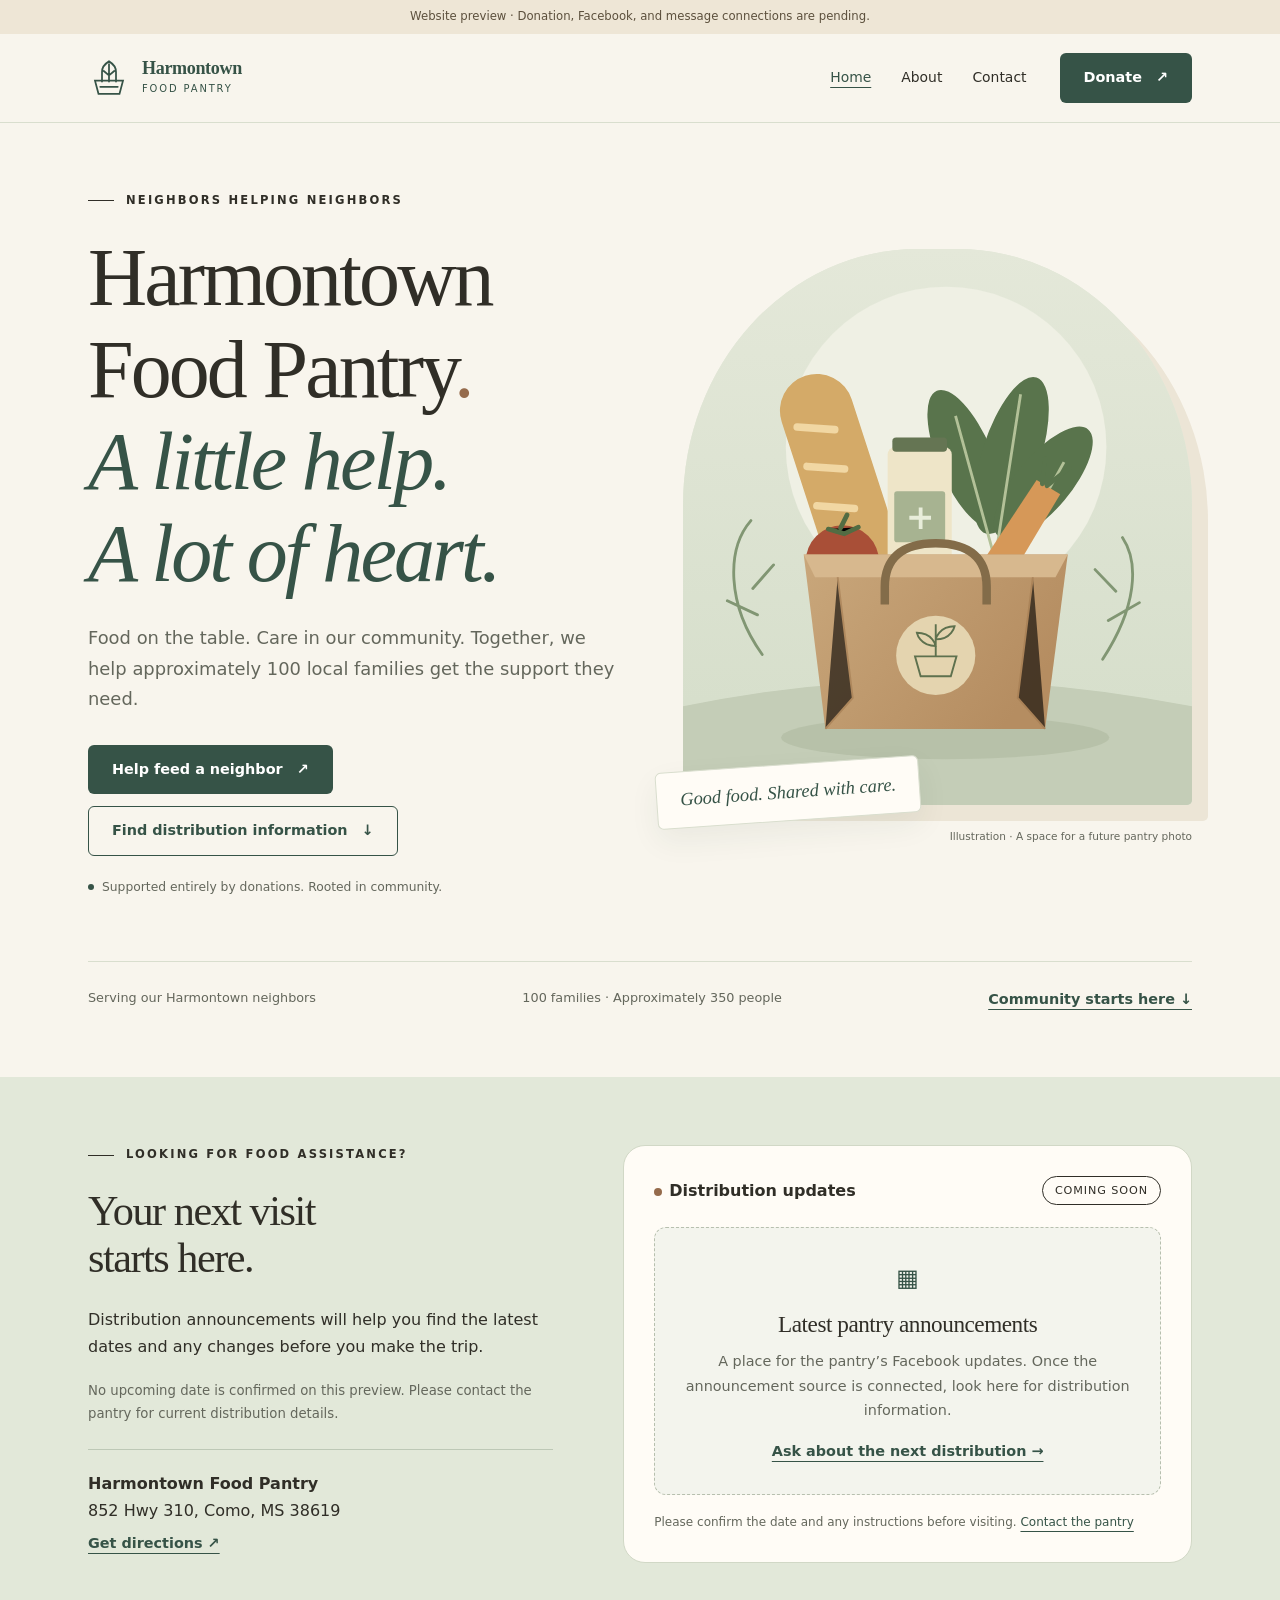
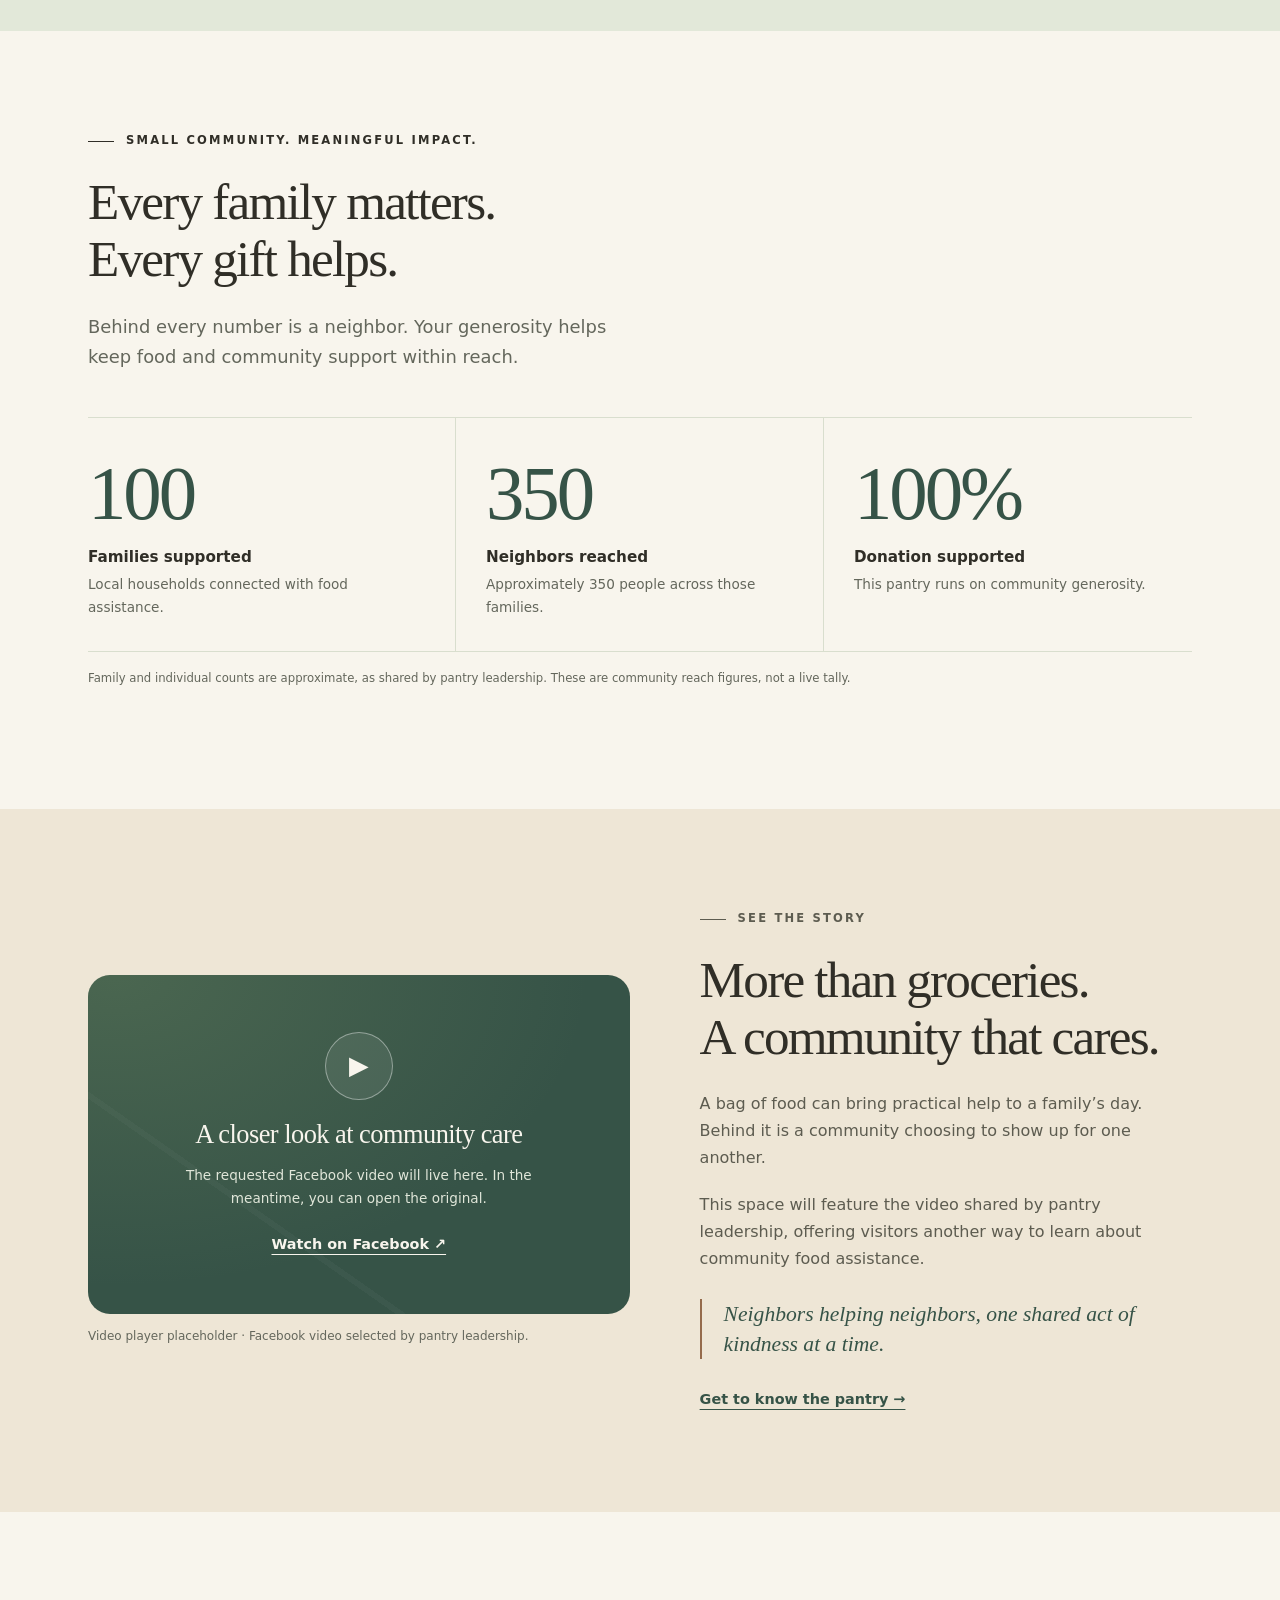
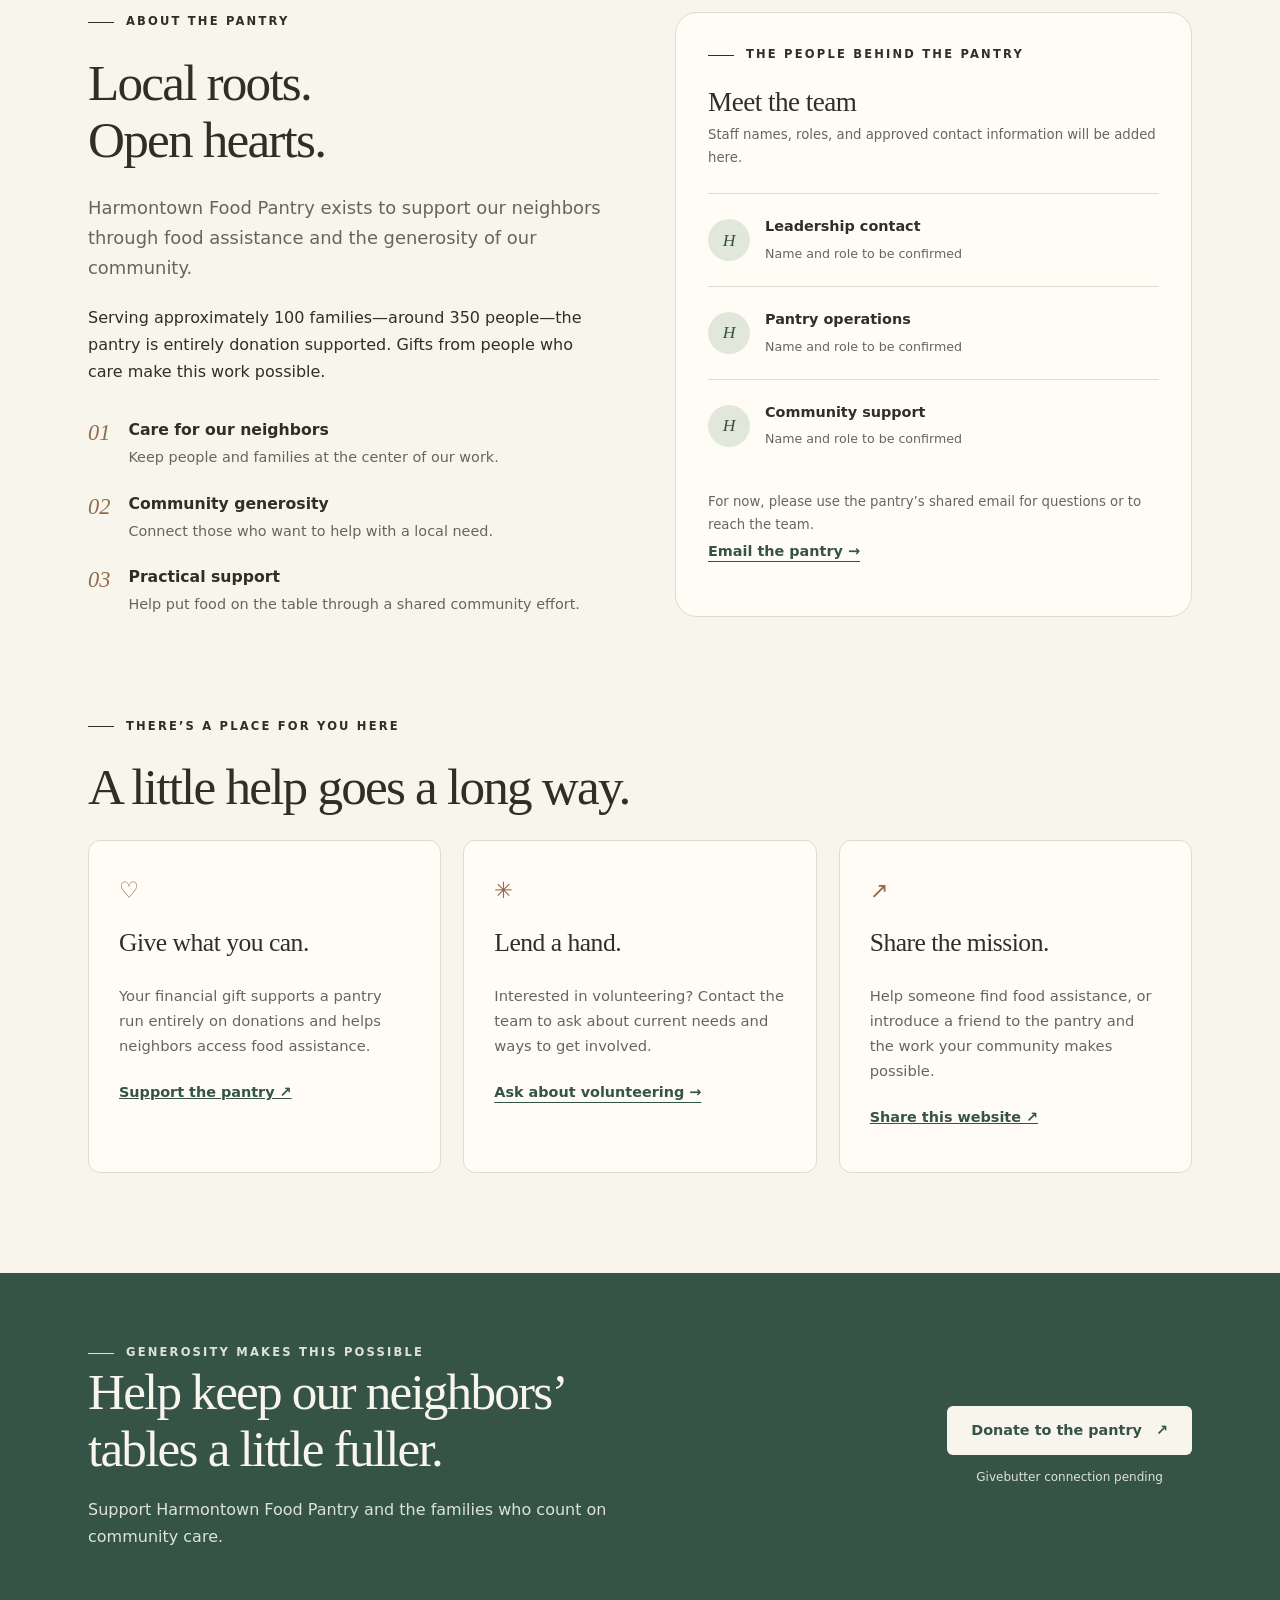
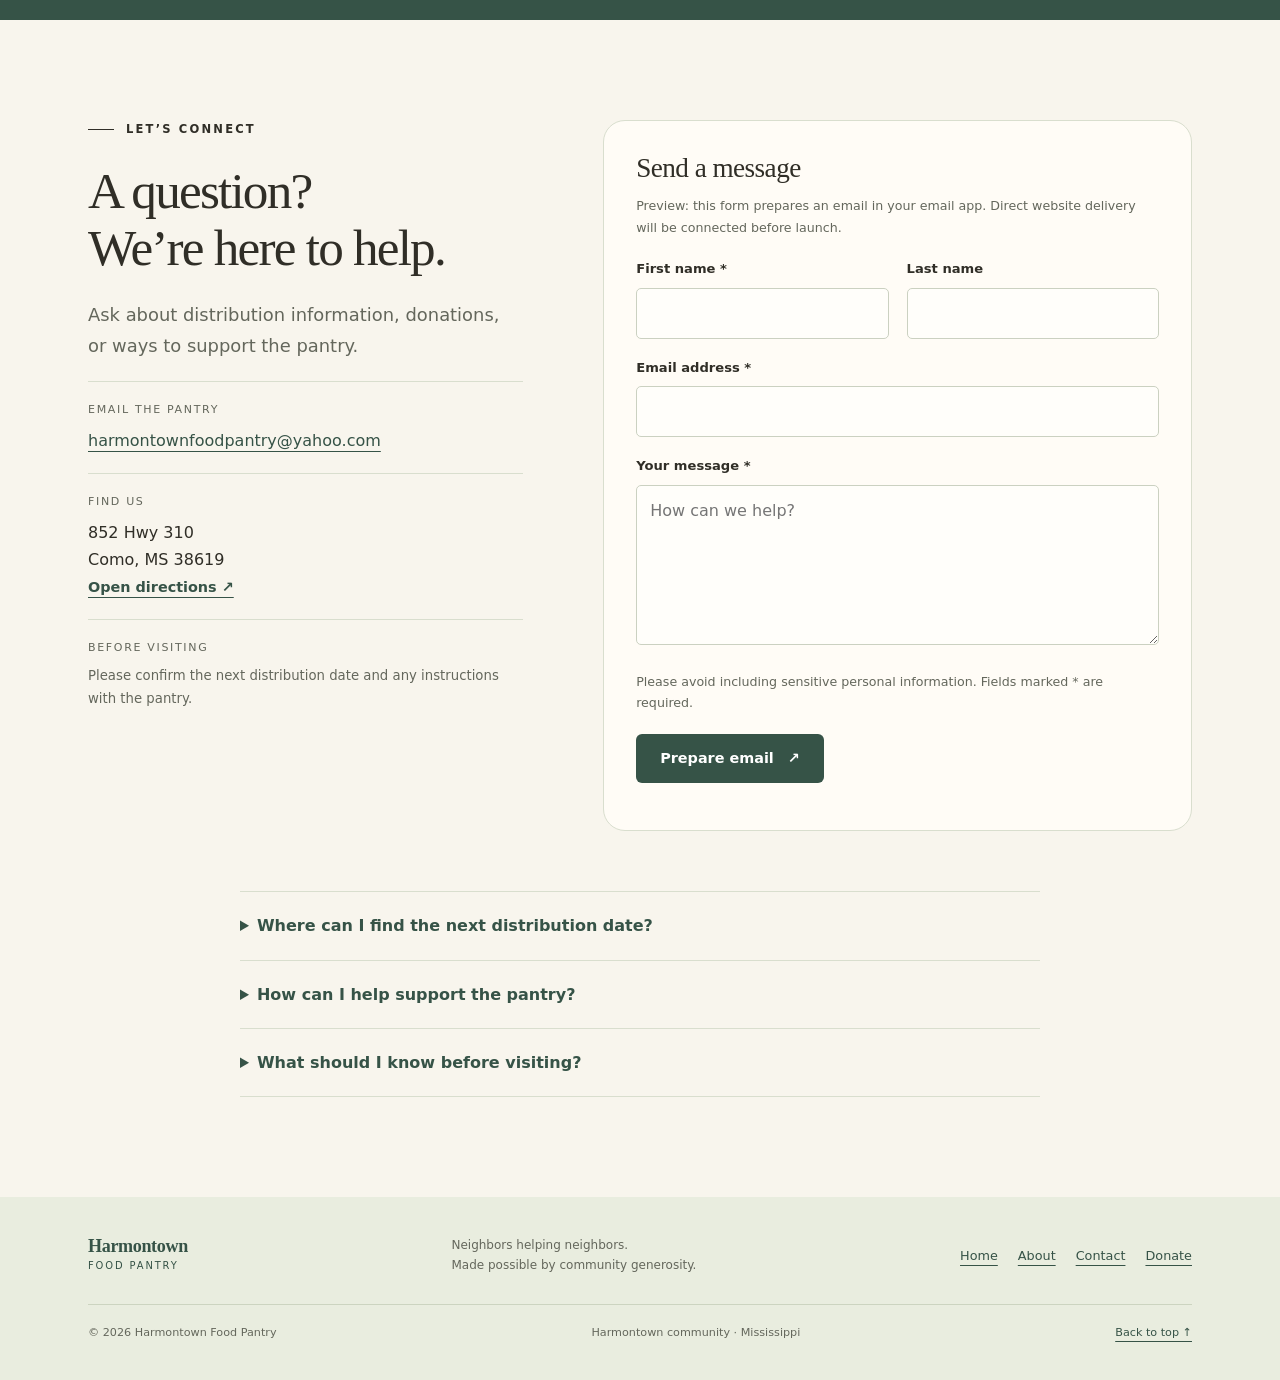
==== index.html @ a6a4bcc7 "Add files via upload" ====
<!doctype html>
<html lang="en">
<head>
  <meta charset="utf-8">
  <meta name="viewport" content="width=device-width, initial-scale=1">
  <meta name="description" content="Harmontown Food Pantry supports approximately 100 families and 350 neighbors through community donations. Find distribution information, learn our story, and help support the pantry.">
  <!-- Preview protection: remove this line only after the launch checklist is complete. -->
  <meta name="robots" content="noindex, nofollow">
  <meta name="theme-color" content="#365347">
  <title>Harmontown Food Pantry | Neighbors helping neighbors</title>
  <style>
    :root{--cream:#f8f5ed;--paper:#fffcf6;--ink:#302e27;--muted:#64675c;--green:#365347;--green-dark:#243e33;--sage:#e2e8d9;--line:#d9dece;--sand:#eee6d6;--clay:#956b4c;--radius:22px;--width:1160px}
    *{box-sizing:border-box}html{scroll-behavior:smooth;scroll-padding-top:110px}body{margin:0;background:var(--cream);color:var(--ink);font:16px/1.7 system-ui,-apple-system,BlinkMacSystemFont,"Segoe UI",sans-serif}body.locked{overflow:hidden}button,input,textarea{font:inherit}button,a,input,textarea{ -webkit-tap-highlight-color:transparent}a{color:var(--green);text-underline-offset:5px}button{cursor:pointer}img,svg{max-width:100%;display:block}button:focus-visible,a:focus-visible,input:focus-visible,textarea:focus-visible,summary:focus-visible{outline:3px solid var(--clay);outline-offset:5px}h1,h2,h3,p{margin-top:0}h1,h2,h3{font-family:Georgia,"Times New Roman",serif;font-weight:400;line-height:1.12;letter-spacing:-.035em}h1{font-size:clamp(3.2rem,6.4vw,5.7rem);margin-bottom:24px}h2{font-size:clamp(2.35rem,4vw,3.7rem);margin-bottom:24px}h3{font-size:1.7rem;letter-spacing:-.02em}p{margin-bottom:20px}.wrap{max-width:var(--width);padding:0 28px;margin:auto}.section{padding:100px 0}.eyebrow{display:flex;align-items:center;gap:12px;font-size:.72rem;font-weight:750;letter-spacing:.19em;text-transform:uppercase;margin-bottom:22px}.eyebrow:before{content:"";width:26px;height:1px;background:currentColor}.lead{font-size:1.12rem;color:var(--muted);max-width:530px}.button{border:1px solid transparent;border-radius:6px;background:var(--green);color:#fff;padding:13px 23px;display:inline-flex;align-items:center;justify-content:center;gap:14px;text-decoration:none;font-size:.9rem;font-weight:650;line-height:1.5;transition:background .2s,transform .2s}.button:hover{background:var(--green-dark);transform:translateY(-2px)}.button.secondary{color:var(--green);border-color:var(--green);background:transparent}.button.secondary:hover{background:var(--sage)}.button.light{background:var(--cream);color:var(--green)}.text-link{font-weight:650;font-size:.9rem}.actions{display:flex;flex-wrap:wrap;gap:12px;align-items:center}.small{font-size:.83rem;color:var(--muted)}.pill{display:inline-block;border:1px solid currentColor;border-radius:50px;padding:4px 12px;font-size:.7rem;letter-spacing:.08em;text-transform:uppercase}.skip{position:fixed;left:16px;top:-100px;background:white;padding:10px;z-index:100}.skip:focus{top:10px}
    .preview-bar{background:var(--sand);text-align:center;font-size:.73rem;padding:7px 20px;color:#5c503d}.site-header{position:sticky;top:0;z-index:30;background:rgba(248,245,237,.97);border-bottom:1px solid var(--line)}.nav-inner{display:flex;align-items:center;justify-content:space-between;min-height:88px;gap:24px}.brand{display:flex;align-items:center;gap:12px;color:var(--green);text-decoration:none}.brand-mark{width:42px;height:42px;flex-shrink:0}.brand-name{font:600 1.13rem/1.15 Georgia,serif;letter-spacing:-.02em}.brand-name small{display:block;font:500 .62rem/1.7 system-ui,sans-serif;letter-spacing:.19em;text-transform:uppercase;margin-top:2px}.nav-links{display:flex;align-items:center;gap:30px}.nav-links>a{font-size:.87rem;text-decoration:none;color:var(--ink)}.nav-links>a:hover,.nav-links>a[aria-current]{color:var(--green);text-decoration:underline}.menu-button{display:none;background:transparent;border:1px solid var(--line);padding:8px 13px;border-radius:5px;color:var(--green)}
    .hero{padding:68px 0 66px;overflow:hidden}.hero-grid{display:grid;grid-template-columns:1.06fr 1fr;gap:55px;align-items:center}.hero h1 em{font-style:italic;color:var(--green)}.hero .lead{margin-bottom:30px}.hero-note{margin-top:21px;font-size:.77rem;color:var(--muted);display:flex;align-items:center;gap:8px}.hero-note:before{content:"";width:6px;height:6px;background:var(--green);border-radius:50%}.hero-art{position:relative;padding:24px 0 38px}.art-frame{background:#e4e8d9;border-radius:46% 46% 5px 5px;overflow:hidden;box-shadow:16px 16px 0 #ece5d6}.hero-art figcaption{font-size:.66rem;text-align:right;margin-top:23px;color:var(--muted)}.hero-art figure{margin:0}.art-tag{position:absolute;bottom:63px;left:-27px;background:var(--paper);border:1px solid var(--line);box-shadow:0 12px 30px #253f3310;border-radius:6px;padding:17px 23px;font:italic 1.15rem Georgia,serif;transform:rotate(-4deg);color:var(--green)}.hero-bottom{border-top:1px solid var(--line);padding-top:25px;margin-top:43px;display:flex;gap:30px;justify-content:space-between;font-size:.8rem;color:var(--muted)}
    .distribution{background:var(--sage);padding:68px 0}.distribution-grid{display:grid;grid-template-columns:.9fr 1.1fr;gap:70px;align-items:start}.distribution h2{font-size:clamp(2.2rem,3.3vw,3rem)}.location{border-top:1px solid #bdc8b6;padding-top:20px;margin-top:24px}.location p{margin-bottom:5px}.update-panel{background:var(--paper);border:1px solid #d1d8c6;border-radius:var(--radius);padding:30px}.update-heading{display:flex;justify-content:space-between;gap:12px;align-items:center;margin-bottom:22px}.update-heading h3{font-family:inherit;font-size:1rem;letter-spacing:0;font-weight:700;margin:0}.status-dot{height:8px;width:8px;border-radius:50%;background:var(--clay);display:inline-block;margin-right:7px}.placeholder{border:1px dashed #b7bfae;border-radius:12px;background:#f3f4ed;text-align:center;padding:30px 24px}.placeholder h3{font-size:1.45rem;margin:12px 0}.placeholder p{font-size:.9rem;color:var(--muted);margin-bottom:14px}.placeholder-symbol{font-size:1.5rem;color:var(--green)}.update-footer{font-size:.75rem;color:var(--muted);margin-top:17px;margin-bottom:0}.date-box{font:400 1.75rem Georgia,serif;color:var(--green);margin:12px 0}.visually-hidden{position:absolute;width:1px;height:1px;padding:0;margin:-1px;overflow:hidden;clip:rect(0,0,0,0);white-space:nowrap;border:0}
    .impact-intro{max-width:630px;margin-bottom:45px}.impact-grid{display:grid;grid-template-columns:repeat(3,1fr);border-top:1px solid var(--line);border-bottom:1px solid var(--line)}.stat{padding:38px 30px 32px;border-right:1px solid var(--line)}.stat:first-child{padding-left:0}.stat:last-child{border-right:0}.stat strong{display:block;font:400 clamp(3.2rem,6vw,5.2rem)/1 Georgia,serif;letter-spacing:-.04em;color:var(--green);margin-bottom:15px}.stat h3{font:650 .95rem system-ui,sans-serif;margin-bottom:7px;letter-spacing:0}.stat p{font-size:.85rem;color:var(--muted);margin:0}.impact-foot{font-size:.73rem;color:var(--muted);margin-top:17px}
    .story{background:var(--sand)}.story-grid{display:grid;grid-template-columns:1.1fr 1fr;gap:70px;align-items:center}.video-shell{border-radius:var(--radius);overflow:hidden;background:var(--green);color:var(--cream);min-height:320px;position:relative;display:flex;align-items:center;justify-content:center;padding:35px;text-align:center;aspect-ratio:16/10}.video-decoration{position:absolute;inset:0;background:radial-gradient(ellipse at 5% 0%,#829b6944,transparent 65%),linear-gradient(35deg,transparent 30%,#ffffff08 30%,#ffffff08 31%,transparent 31%)}.video-placeholder{position:relative;max-width:350px}.play{display:inline-grid;place-items:center;width:68px;height:68px;border:1px solid #ffffff66;border-radius:50%;background:#ffffff13;color:var(--cream);font-size:1.6rem;margin-bottom:20px;text-decoration:none}.play:hover{background:#ffffff26}.video-placeholder h3{font-size:1.65rem;margin-bottom:15px}.video-placeholder p{color:#e0e6d9;font-size:.85rem}.video-placeholder a:not(.play){color:var(--cream)}.video-shell iframe{width:100%;height:100%;position:absolute;inset:0;border:0}.caption{font-size:.75rem;margin:12px 0 0;color:var(--muted)}.story-copy p{color:#5d5c50}.quote-line{border-left:2px solid var(--clay);padding-left:22px;margin:26px 0;font:italic 1.35rem/1.4 Georgia,serif;color:var(--green)}
    .about-grid{display:grid;grid-template-columns:1fr 1fr;gap:70px}.about-copy{max-width:530px}.values{margin-top:35px;display:grid;gap:24px}.value{display:flex;gap:18px}.value-number{font:italic 1.4rem Georgia,serif;color:var(--clay)}.value h3{font:650 .98rem system-ui,sans-serif;letter-spacing:0;margin:0 0 6px}.value p{font-size:.9rem;color:var(--muted);margin:0}.team{padding:32px;background:var(--paper);border:1px solid var(--line);border-radius:var(--radius)}.team h3{margin-bottom:7px}.person{padding:20px 0;border-top:1px solid var(--line);display:flex;align-items:center;gap:15px}.person:first-of-type{margin-top:24px}.avatar{width:42px;height:42px;display:grid;place-items:center;border-radius:50%;background:var(--sage);color:var(--green);font:italic 1.1rem Georgia,serif;flex-shrink:0}.person strong{font-size:.9rem;font-weight:650;display:block}.person span{font-size:.79rem;color:var(--muted)}
    .help-section{padding:0 0 100px}.help-grid{display:grid;grid-template-columns:repeat(3,1fr);gap:22px}.help-card{padding:30px;border:1px solid var(--line);border-radius:12px;background:var(--paper)}.help-icon{font-size:1.4rem;color:var(--clay);margin-bottom:20px}.help-card h3{font-size:1.6rem}.help-card p{font-size:.92rem;color:var(--muted)}.help-card .text-link{background:none;border:0;padding:0;text-decoration:underline;color:var(--green)}
    .donate-band{background:var(--green);color:var(--cream);padding:70px 0}.donate-grid{display:flex;align-items:center;justify-content:space-between;gap:35px}.donate-grid h2{max-width:640px;margin-bottom:18px}.donate-grid p{color:#dce4d6;max-width:580px;margin:0}.donate-side{flex-shrink:0;text-align:center}.donate-side p{font-size:.75rem;margin-top:12px}.givebutter-slot:empty{display:none}
    .contact-grid{display:grid;grid-template-columns:.85fr 1.15fr;gap:80px}.contact-detail{padding:19px 0;border-top:1px solid var(--line)}.contact-detail span{display:block;font-size:.69rem;letter-spacing:.15em;text-transform:uppercase;color:var(--muted);margin-bottom:7px}.contact-detail a{overflow-wrap:anywhere}.contact-detail p{margin-bottom:0}.contact-form{background:var(--paper);border:1px solid var(--line);border-radius:var(--radius);padding:32px}.contact-form h3{margin-bottom:12px}.form-grid{display:grid;grid-template-columns:1fr 1fr;gap:18px}.field{margin-bottom:18px}.field label{display:block;font-size:.82rem;font-weight:650;margin-bottom:7px}.field input,.field textarea{width:100%;padding:11px 13px;border:1px solid #cbd1c1;border-radius:5px;background:#fffefa;color:var(--ink);min-height:46px}.field textarea{resize:vertical;min-height:140px}.form-note{font-size:.79rem;color:var(--muted)}#form-status{font-size:.84rem;margin:15px 0 0;color:var(--green)}.faq{max-width:800px;margin:60px auto 0;border-top:1px solid var(--line)}.faq details{border-bottom:1px solid var(--line);padding:20px 0}.faq summary{font-weight:600;color:var(--green);cursor:pointer}.faq details p{color:var(--muted);font-size:.92rem;padding-top:14px;margin:0}
    footer{background:#e9eddf;padding:38px 0}.footer-inner{display:flex;justify-content:space-between;gap:25px;align-items:center}.footer-inner p{font-size:.75rem;color:var(--muted);margin:0}.footer-links{display:flex;gap:20px;flex-wrap:wrap}.footer-links a{font-size:.8rem}.footer-bottom{border-top:1px solid #ccd4c0;margin-top:28px;padding-top:18px;font-size:.7rem;color:var(--muted);display:flex;justify-content:space-between;gap:20px}
    dialog{border:1px solid var(--line);border-radius:var(--radius);padding:36px;max-width:510px;width:calc(100% - 36px);background:var(--paper);color:var(--ink)}dialog::backdrop{background:#20342dd0;backdrop-filter:blur(4px)}dialog h2{font-size:2.2rem;margin-top:10px}dialog .close{float:right;background:var(--sage);border:0;border-radius:50%;width:34px;height:34px;color:var(--green);font-size:1.2rem}dialog p{font-size:.95rem;color:var(--muted)}.reveal{opacity:1;transform:none}.motion-ready .reveal.waiting{opacity:0;transform:translateY(22px)}.motion-ready .reveal{transition:opacity .75s ease,transform .75s ease}
    @media(min-width:901px){.nav-links .nav-donate{margin-left:3px}}
    @media(max-width:1000px){.hero-grid{gap:30px}.art-tag{left:-10px}.distribution-grid,.story-grid,.about-grid{gap:35px}.contact-grid{gap:35px}.nav-links{gap:20px}.help-card{padding:24px}}
    @media(max-width:760px){.wrap{padding:0 22px}.section{padding:70px 0}.nav-inner{min-height:76px;gap:15px}.brand-name{font-size:1rem}.brand-mark{width:35px;height:35px}.menu-button{display:block}.nav-links{display:none;position:absolute;top:100%;left:0;right:0;padding:24px;background:var(--cream);border-bottom:1px solid var(--line);box-shadow:0 15px 30px #263c3010;align-items:stretch;gap:18px}.nav-links.open{display:flex;flex-direction:column}.nav-links>a{padding:7px}.hero{padding:45px 0}.hero-grid,.distribution-grid,.story-grid,.about-grid,.contact-grid{grid-template-columns:1fr}.hero-grid{gap:24px}h1{font-size:clamp(3.25rem,11vw,4.7rem)}.hero-art{max-width:480px;margin:auto;width:100%;padding:5px 15px 20px}.art-frame{max-height:410px}.art-tag{bottom:50px;left:0}.hero-bottom{margin-top:20px;gap:12px;flex-direction:column}.distribution{padding:50px 0}.update-panel{padding:23px}.impact-grid{grid-template-columns:1fr}.stat,.stat:first-child{padding:27px 0;border-right:0;border-bottom:1px solid var(--line);display:grid;grid-template-columns:115px 1fr;column-gap:18px;align-items:center}.stat:last-child{border-bottom:0}.stat strong{font-size:3.8rem;grid-row:1/3;margin:0}.stat h3{margin:0}.story-grid{gap:35px}.story-copy{order:-1}.help-section{padding-bottom:70px}.help-grid{grid-template-columns:1fr}.help-card{padding:27px}.help-icon{margin-bottom:12px}.donate-grid{flex-direction:column;align-items:flex-start}.donate-side{text-align:left}.donate-band{padding:55px 0}.contact-form{padding:24px}.form-grid{grid-template-columns:1fr;gap:0}.footer-inner{flex-direction:column;align-items:flex-start}.footer-bottom{flex-direction:column;gap:7px}.team{padding:26px}.preview-bar{font-size:.65rem}.video-shell{min-height:290px}.eyebrow{letter-spacing:.15em}}
    @media(prefers-reduced-motion:reduce){html{scroll-behavior:auto}*,*:before,*:after{transition:none!important;animation:none!important}.motion-ready .reveal.waiting{opacity:1;transform:none}}
  </style>
</head>
<body>
  <a class="skip" href="#main">Skip to content</a>
  <div class="preview-bar" id="preview-bar">Website preview · Donation, Facebook, and message connections are pending.</div>
  <header class="site-header">
    <div class="wrap nav-inner">
      <a class="brand" href="#home" aria-label="Harmontown Food Pantry home">
        <svg class="brand-mark" viewBox="0 0 48 48" fill="none" aria-hidden="true"><path d="M8 27h32l-4 15H12L8 27Z" stroke="currentColor" stroke-width="2"/><path d="M16 28V17c0-5 3-9 8-12 5 3 8 7 8 12v11M24 8v20M18 16l6 5 6-5M14 34h20" stroke="currentColor" stroke-width="2" stroke-linecap="round"/></svg>
        <span class="brand-name">Harmontown<small>Food Pantry</small></span>
      </a>
      <button class="menu-button" id="menu-button" type="button" aria-expanded="false" aria-controls="navigation">Menu <span aria-hidden="true">☰</span></button>
      <nav class="nav-links" id="navigation" aria-label="Main navigation">
        <a href="#home" data-nav>Home</a><a href="#about" data-nav>About</a><a href="#contact" data-nav>Contact</a>
        <!-- GIVEBUTTER NAV SLOT: replace the fallback button with the real button widget if desired. -->
        <div id="givebutter-nav" class="nav-donate"><button class="button" type="button" data-donate>Donate <span aria-hidden="true">↗</span></button></div>
      </nav>
    </div>
  </header>
  <main id="main">
    <section class="hero" id="home" aria-labelledby="hero-title">
      <div class="wrap">
        <div class="hero-grid">
          <div>
            <p class="eyebrow">Neighbors helping neighbors</p>
            <h1 id="hero-title">Harmontown<br>Food Pantry<span style="color:var(--clay)">.</span><br><em>A little help.<br>A lot of heart.</em></h1>
            <p class="lead">Food on the table. Care in our community. Together, we help approximately 100 local families get the support they need.</p>
            <div class="actions"><button class="button" type="button" data-donate>Help feed a neighbor <span aria-hidden="true">↗</span></button><a class="button secondary" href="#distribution">Find distribution information <span aria-hidden="true">↓</span></a></div>
            <p class="hero-note">Supported entirely by donations. Rooted in community.</p>
          </div>
          <div class="hero-art">
            <figure>
              <!-- IMAGE PLACEHOLDER: replace this SVG with an actual pantry image when available. -->
              <div class="art-frame" id="hero-image-slot">
                <svg viewBox="0 0 540 590" role="img" aria-labelledby="pantry-art-title pantry-art-desc">
                  <title id="pantry-art-title">An illustrated bag of groceries</title><desc id="pantry-art-desc">A warm illustration of vegetables, bread, and pantry staples in a paper bag. This is artwork, not a photo of the pantry.</desc>
                  <defs><linearGradient id="wall" x2="0" y2="1"><stop stop-color="#e4e8d9"/><stop offset="1" stop-color="#d4ddc9"/></linearGradient><linearGradient id="bag" x2="1" y2=".5"><stop stop-color="#c9a77b"/><stop offset="1" stop-color="#b58d61"/></linearGradient></defs>
                  <rect width="540" height="590" fill="url(#wall)"/><circle cx="279" cy="210" r="170" fill="#eff0e4"/><path d="M0 485Q260 430 540 485V590H0Z" fill="#c4cdb7"/><ellipse cx="278" cy="518" rx="174" ry="23" fill="#879879" opacity=".22"/>
                  <g transform="rotate(-18 180 260)"><rect x="132" y="125" width="78" height="260" rx="39" fill="#d4aa68"/><path d="M146 174l37 15m-40 28 37 15m-40 28 37 15m-40 28 37 15" stroke="#f1d7a3" stroke-width="8" stroke-linecap="round"/></g>
                  <g fill="#59744c"><ellipse cx="300" cy="223" rx="29" ry="79" transform="rotate(-23 300 223)"/><ellipse cx="348" cy="219" rx="31" ry="87" transform="rotate(18 348 219)"/><ellipse cx="382" cy="248" rx="29" ry="74" transform="rotate(40 382 248)"/></g><g stroke="#b3c198" stroke-width="3" fill="none"><path d="M331 330l-42-153m44 139 25-162m-15 183 61-111"/></g>
                  <rect x="217" y="210" width="68" height="153" rx="8" fill="#eee5c8"/><rect x="222" y="200" width="58" height="15" rx="4" fill="#657553"/><rect x="224" y="257" width="54" height="54" rx="3" fill="#a7b391"/><path d="M240 285h23m-11-11v23" stroke="#e8edda" stroke-width="4"/>
                  <path d="M322 325l53-80 25 15-49 82" fill="#d69858"/><path d="m381 249 3-27m2 29 24-19" stroke="#59744c" stroke-width="5" stroke-linecap="round"/>
                  <circle cx="169" cy="332" r="39" fill="#a94f37"/><path d="m167 296 7-14m-20 15 17 5 15-7" stroke="#526c43" stroke-width="5" stroke-linecap="round"/>
                  <path d="M128 324h280l-24 185H151Z" fill="url(#bag)"/><path d="M128 324h280l-13 24H140Z" fill="#d7b88e"/><path d="m151 509 29-33-16-128m220 161-29-33 16-128" stroke="#a37b51" stroke-width="2" opacity=".6"/><path d="M214 377v-19c0-29 17-46 54-46s54 17 54 46v19" stroke="#836c49" stroke-width="9" fill="none"/>
                  <circle cx="268" cy="431" r="42" fill="#e4d4af"/><path d="M246 432h44l-6 21h-32l-6-21Zm22-34v34m0-11c-17 0-20-14-20-14 17 0 20 14 20 14Zm0-7c17 0 20-14 20-14-17 0-20 14-20 14Z" stroke="#5e714e" stroke-width="2" fill="none"/>
                  <path d="M84 430c-38-53-38-112-12-142m7 100-32-15m27-13 22-25M445 435c36-55 39-102 21-129m-15 88 33-19m-25-12-22-23" stroke="#819673" stroke-width="3" fill="none" stroke-linecap="round"/>
                </svg>
              </div>
              <figcaption>Illustration · A space for a future pantry photo</figcaption>
            </figure>
            <div class="art-tag">Good food. Shared with care.</div>
          </div>
        </div>
        <div class="hero-bottom"><span>Serving our Harmontown neighbors</span><span>100 families · Approximately 350 people</span><a href="#distribution" class="text-link">Community starts here ↓</a></div>
      </div>
    </section>
    <section class="distribution" id="distribution" aria-labelledby="distribution-title">
      <div class="wrap distribution-grid">
        <div class="reveal"><p class="eyebrow">Looking for food assistance?</p><h2 id="distribution-title">Your next visit<br>starts here.</h2><p>Distribution announcements will help you find the latest dates and any changes before you make the trip.</p><p class="small">No upcoming date is confirmed on this preview. Please contact the pantry for current distribution details.</p><div class="location"><p><strong>Harmontown Food Pantry</strong><br>852 Hwy 310, Como, MS 38619</p><a class="text-link" href="https://www.google.com/maps/search/?api=1&amp;query=852+Hwy+310+Como+MS+38619" target="_blank" rel="noopener noreferrer">Get directions ↗</a></div></div>
        <div class="update-panel reveal"><div class="update-heading"><h3><span class="status-dot" aria-hidden="true"></span>Distribution updates</h3><span class="pill" id="update-badge">Coming soon</span></div>
          <div id="distribution-date" hidden></div>
          <div class="placeholder" id="facebook-feed-slot"><div class="placeholder-symbol" aria-hidden="true">▦</div><h3>Latest pantry announcements</h3><p>A place for the pantry’s Facebook updates. Once the announcement source is connected, look here for distribution information.</p><a class="text-link" href="#contact" id="facebook-announcements-link">Ask about the next distribution →</a></div>
          <p class="update-footer">Please confirm the date and any instructions before visiting. <a href="#contact">Contact the pantry</a></p>
        </div>
      </div>
    </section>
    <section class="section" aria-labelledby="impact-title"><div class="wrap"><div class="impact-intro reveal"><p class="eyebrow">Small community. Meaningful impact.</p><h2 id="impact-title">Every family matters.<br>Every gift helps.</h2><p class="lead">Behind every number is a neighbor. Your generosity helps keep food and community support within reach.</p></div><div class="impact-grid reveal"><div class="stat"><strong>100</strong><h3>Families supported</h3><p>Local households connected with food assistance.</p></div><div class="stat"><strong>350</strong><h3>Neighbors reached</h3><p>Approximately 350 people across those families.</p></div><div class="stat"><strong>100%</strong><h3>Donation supported</h3><p>This pantry runs on community generosity.</p></div></div><p class="impact-foot">Family and individual counts are approximate, as shared by pantry leadership. These are community reach figures, not a live tally.</p></div></section>
    <section class="section story" aria-labelledby="story-title"><div class="wrap story-grid"><div class="reveal"><div class="video-shell" id="video-slot"><div class="video-decoration" aria-hidden="true"></div><div class="video-placeholder"><a class="play" id="video-play-link" href="https://www.facebook.com/OXMS1/videos/2239867703421602/" target="_blank" rel="noopener noreferrer" aria-label="Watch the requested community video on Facebook"><span aria-hidden="true">▶</span></a><h3>A closer look at community care</h3><p>The requested Facebook video will live here. In the meantime, you can open the original.</p><a id="video-text-link" href="https://www.facebook.com/OXMS1/videos/2239867703421602/" target="_blank" rel="noopener noreferrer" class="text-link">Watch on Facebook ↗</a></div></div><p class="caption">Video player placeholder · Facebook video selected by pantry leadership.</p></div><div class="story-copy reveal"><p class="eyebrow">See the story</p><h2 id="story-title">More than groceries.<br>A community that cares.</h2><p>A bag of food can bring practical help to a family’s day. Behind it is a community choosing to show up for one another.</p><p>This space will feature the video shared by pantry leadership, offering visitors another way to learn about community food assistance.</p><div class="quote-line">Neighbors helping neighbors, one shared act of kindness at a time.</div><a class="text-link" href="#about">Get to know the pantry →</a></div></div></section>
    <section class="section" id="about" aria-labelledby="about-title"><div class="wrap about-grid"><div class="about-copy reveal"><p class="eyebrow">About the pantry</p><h2 id="about-title">Local roots.<br>Open hearts.</h2><p class="lead">Harmontown Food Pantry exists to support our neighbors through food assistance and the generosity of our community.</p><p>Serving approximately 100 families—around 350 people—the pantry is entirely donation supported. Gifts from people who care make this work possible.</p><div class="values"><div class="value"><span class="value-number" aria-hidden="true">01</span><div><h3>Care for our neighbors</h3><p>Keep people and families at the center of our work.</p></div></div><div class="value"><span class="value-number" aria-hidden="true">02</span><div><h3>Community generosity</h3><p>Connect those who want to help with a local need.</p></div></div><div class="value"><span class="value-number" aria-hidden="true">03</span><div><h3>Practical support</h3><p>Help put food on the table through a shared community effort.</p></div></div></div></div><aside class="team reveal" aria-labelledby="team-title"><p class="eyebrow">The people behind the pantry</p><h3 id="team-title">Meet the team</h3><p class="small">Staff names, roles, and approved contact information will be added here.</p><div class="person"><div class="avatar" aria-hidden="true">H</div><div><strong>Leadership contact</strong><span>Name and role to be confirmed</span></div></div><div class="person"><div class="avatar" aria-hidden="true">H</div><div><strong>Pantry operations</strong><span>Name and role to be confirmed</span></div></div><div class="person"><div class="avatar" aria-hidden="true">H</div><div><strong>Community support</strong><span>Name and role to be confirmed</span></div></div><p class="small" style="margin:20px 0 0">For now, please use the pantry’s shared email for questions or to reach the team.</p><a class="text-link" href="mailto:harmontownfoodpantry@yahoo.com" data-email>Email the pantry →</a></aside></div></section>
    <section class="help-section" aria-labelledby="help-title"><div class="wrap"><p class="eyebrow reveal">There’s a place for you here</p><h2 id="help-title" class="reveal">A little help goes a long way.</h2><div class="help-grid"><article class="help-card reveal"><div class="help-icon" aria-hidden="true">♡</div><h3>Give what you can.</h3><p>Your financial gift supports a pantry run entirely on donations and helps neighbors access food assistance.</p><button class="text-link" type="button" data-donate>Support the pantry ↗</button></article><article class="help-card reveal"><div class="help-icon" aria-hidden="true">✳</div><h3>Lend a hand.</h3><p>Interested in volunteering? Contact the team to ask about current needs and ways to get involved.</p><a class="text-link" href="#contact" data-topic="Volunteering">Ask about volunteering →</a></article><article class="help-card reveal"><div class="help-icon" aria-hidden="true">↗</div><h3>Share the mission.</h3><p>Help someone find food assistance, or introduce a friend to the pantry and the work your community makes possible.</p><button class="text-link" id="share-button" type="button">Share this website ↗</button><p class="small" id="share-status" role="status" style="margin:12px 0 0"></p></article></div></div></section>
    <section class="donate-band" id="donate" aria-labelledby="donate-title"><div class="wrap donate-grid"><div class="reveal"><p class="eyebrow">Generosity makes this possible</p><h2 id="donate-title">Help keep our neighbors’<br>tables a little fuller.</h2><p>Support Harmontown Food Pantry and the families who count on community care.</p></div><div class="donate-side reveal"><!-- GIVEBUTTER FORM SLOT: paste the official form/widget markup here; install its supplied loader once. --><div id="givebutter-form-slot" class="givebutter-slot"></div><button class="button light" type="button" data-donate>Donate to the pantry <span aria-hidden="true">↗</span></button><p>Givebutter connection pending</p></div></div></section>
    <section class="section" id="contact" aria-labelledby="contact-title"><div class="wrap"><div class="contact-grid"><div class="reveal"><p class="eyebrow">Let’s connect</p><h2 id="contact-title">A question?<br>We’re here to help.</h2><p class="lead">Ask about distribution information, donations, or ways to support the pantry.</p><div class="contact-detail"><span>Email the pantry</span><a href="mailto:harmontownfoodpantry@yahoo.com" data-email>harmontownfoodpantry@yahoo.com</a></div><div class="contact-detail"><span>Find us</span><p>852 Hwy 310<br>Como, MS 38619</p><a class="text-link" href="https://www.google.com/maps/search/?api=1&amp;query=852+Hwy+310+Como+MS+38619" target="_blank" rel="noopener noreferrer">Open directions ↗</a></div><div class="contact-detail"><span>Before visiting</span><p class="small">Please confirm the next distribution date and any instructions with the pantry.</p></div></div><form class="contact-form reveal" id="contact-form"><h3>Send a message</h3><p class="form-note" id="contact-mode">Preview: this form prepares an email in your email app. Direct website delivery will be connected before launch.</p><div class="form-grid"><div class="field"><label for="first-name">First name <span aria-hidden="true">*</span></label><input id="first-name" name="firstName" autocomplete="given-name" required maxlength="80"></div><div class="field"><label for="last-name">Last name</label><input id="last-name" name="lastName" autocomplete="family-name" maxlength="80"></div></div><div class="field"><label for="email">Email address <span aria-hidden="true">*</span></label><input type="email" id="email" name="email" autocomplete="email" required maxlength="254"></div><div class="field"><label for="message">Your message <span aria-hidden="true">*</span></label><textarea id="message" name="message" rows="5" required maxlength="5000" placeholder="How can we help?"></textarea></div><p class="form-note">Please avoid including sensitive personal information. Fields marked * are required.</p><button class="button" type="submit" id="message-button">Prepare email <span aria-hidden="true">↗</span></button><p id="form-status" role="status" aria-live="polite"></p></form></div><div class="faq reveal"><details><summary>Where can I find the next distribution date?</summary><p>Look in the distribution section above. While the Facebook connection is pending, email the pantry to confirm current dates and instructions.</p></details><details><summary>How can I help support the pantry?</summary><p>You can give through the pantry’s Givebutter campaign once connected, or email the team to discuss donations and volunteering.</p></details><details><summary>What should I know before visiting?</summary><p>Contact the pantry to confirm distribution timing, service eligibility, and anything you should bring. This preview does not publish unconfirmed requirements.</p></details></div></div></section>
  </main>
  <footer><div class="wrap"><div class="footer-inner"><a class="brand" href="#home"><span class="brand-name">Harmontown<small>Food Pantry</small></span></a><p>Neighbors helping neighbors.<br>Made possible by community generosity.</p><nav class="footer-links" aria-label="Footer navigation"><a href="#home">Home</a><a href="#about">About</a><a href="#contact">Contact</a><a href="#donate">Donate</a></nav></div><div class="footer-bottom"><span>© <span id="year">2026</span> Harmontown Food Pantry</span><span>Harmontown community · Mississippi</span><a href="#home">Back to top ↑</a></div></div></footer>
  <dialog id="donate-dialog" aria-labelledby="donate-dialog-title"><button class="close" type="button" aria-label="Close donation preview" id="close-dialog">×</button><p class="eyebrow">Donation connection pending</p><h2 id="donate-dialog-title">Your generosity belongs here.</h2><p>This is a preview of the new website. The pantry’s existing Givebutter campaign will be connected here before launch.</p><p>No payment is collected by this preview. You can contact the pantry to ask about donating today.</p><a class="button" href="mailto:harmontownfoodpantry@yahoo.com?subject=Supporting%20Harmontown%20Food%20Pantry" data-donation-email>Email the pantry ↗</a></dialog>
  <script>
    /* ===== SITE SETTINGS: safe public values only. See README.md for each integration. ===== */
    const SITE = {
      preview: true,
      email: 'harmontownfoodpantry@yahoo.com',
      donationUrl: '', // Her existing https://givebutter.com/... campaign URL.
      facebookPageUrl: '', // Pantry announcement source, NOT the OXMS1 video page unless confirmed.
      facebookPageFeedEnabled: false, // Only enable after confirming a public PAGE and testing logged out.
      videoUrl: 'https://www.facebook.com/OXMS1/videos/2239867703421602/',
      videoEmbedEnabled: false,
      nextDistribution: '', // Optional confirmed ISO date: YYYY-MM-DD. Never insert a guessed date.
      distributionTime: '', // Optional confirmed time/instructions.
      contactEndpoint: '' // Optional HTTPS form endpoint configured to deliver to the pantry email.
    };
    const $ = (s) => document.querySelector(s);
    const validHttps = (value) => { try { return new URL(value).protocol === 'https:'; } catch { return false; } };
    $('#year').textContent = new Date().getFullYear();
    $('#preview-bar').hidden = !SITE.preview;
    document.querySelectorAll('[data-email]').forEach(a => { a.href = 'mailto:' + SITE.email; if (a.textContent.includes('@')) a.textContent = SITE.email; });
    $('[data-donation-email]').href = 'mailto:' + SITE.email + '?subject=Supporting%20Harmontown%20Food%20Pantry';
    const menu = $('#menu-button'), navigation = $('#navigation');
    function closeMenu() { menu.setAttribute('aria-expanded', 'false'); navigation.classList.remove('open'); }
    menu.addEventListener('click', () => { const expanded = menu.getAttribute('aria-expanded') !== 'true'; menu.setAttribute('aria-expanded', String(expanded)); navigation.classList.toggle('open', expanded); });
    navigation.querySelectorAll('a').forEach(a => a.addEventListener('click', closeMenu));
    document.addEventListener('keydown', e => { if (e.key === 'Escape' && navigation.classList.contains('open')) { closeMenu(); menu.focus(); } });
    const donateDialog = $('#donate-dialog');
    document.querySelectorAll('[data-donate]').forEach(button => button.addEventListener('click', () => {
      closeMenu();
      if (validHttps(SITE.donationUrl)) { window.location.assign(SITE.donationUrl); return; }
      if (typeof donateDialog.showModal === 'function') donateDialog.showModal();
      else window.location.assign('mailto:' + SITE.email + '?subject=Supporting%20the%20pantry');
    }));
    $('#close-dialog').addEventListener('click', () => donateDialog.close());
    donateDialog.addEventListener('click', e => { if (e.target === donateDialog) { const r = donateDialog.getBoundingClientRect(); if (e.clientX < r.left || e.clientX > r.right || e.clientY < r.top || e.clientY > r.bottom) donateDialog.close(); } });
    if (validHttps(SITE.donationUrl)) $('.donate-side > p').textContent = 'Donations processed through Givebutter';
    const announcementsLink = $('#facebook-announcements-link');
    if (validHttps(SITE.facebookPageUrl)) { announcementsLink.href = SITE.facebookPageUrl; announcementsLink.target = '_blank'; announcementsLink.rel = 'noopener noreferrer'; announcementsLink.textContent = 'View announcements on Facebook ↗'; }
    function makeFrame(src, title) { const frame = document.createElement('iframe'); frame.src = src; frame.title = title; frame.loading = 'lazy'; frame.allow = 'autoplay; clipboard-write; encrypted-media; picture-in-picture; web-share'; frame.allowFullscreen = true; frame.referrerPolicy = 'strict-origin-when-cross-origin'; return frame; }
    if (SITE.facebookPageFeedEnabled && validHttps(SITE.facebookPageUrl)) {
      const frame = makeFrame('https://www.facebook.com/plugins/page.php?href=' + encodeURIComponent(SITE.facebookPageUrl) + '&tabs=timeline&width=340&height=440&small_header=true&adapt_container_width=true&hide_cover=false&show_facepile=false', 'Harmontown Food Pantry Facebook announcements');
      frame.style.cssText = 'width:100%;height:440px;border:0;display:block';
      $('#facebook-feed-slot').prepend(frame);
      $('#facebook-feed-slot .placeholder-symbol').remove(); $('#facebook-feed-slot h3').remove(); $('#facebook-feed-slot p').textContent = 'If updates do not load here, open the announcements directly on Facebook.';
      $('#update-badge').textContent = 'Facebook';
    }
    if (validHttps(SITE.videoUrl)) { $('#video-play-link').href = SITE.videoUrl; $('#video-text-link').href = SITE.videoUrl; }
    if (SITE.videoEmbedEnabled && validHttps(SITE.videoUrl)) {
      $('#video-slot').replaceChildren(makeFrame('https://www.facebook.com/plugins/video.php?href=' + encodeURIComponent(SITE.videoUrl) + '&show_text=false&width=560', 'Community food assistance video selected by Harmontown Food Pantry'));
      $('.caption').replaceChildren(document.createTextNode('If the video does not load, ')); const link = document.createElement('a'); link.href = SITE.videoUrl; link.target = '_blank'; link.rel = 'noopener noreferrer'; link.textContent = 'watch on Facebook ↗'; $('.caption').append(link);
    }
    if (/^\d{4}-\d{2}-\d{2}$/.test(SITE.nextDistribution)) {
      const date = new Date(SITE.nextDistribution + 'T12:00:00');
      if (!Number.isNaN(date.valueOf()) && date.toLocaleDateString('en-CA') === SITE.nextDistribution) {
        const todayChicago = new Date().toLocaleDateString('en-CA', {timeZone:'America/Chicago'});
        const box = $('#distribution-date'); box.hidden = false;
        const label = document.createElement('strong'); label.textContent = SITE.nextDistribution < todayChicago ? 'Previous distribution — check for updates' : 'Next confirmed distribution';
        const value = document.createElement('p'); value.className = 'date-box'; value.textContent = date.toLocaleDateString('en-US', {weekday:'long', month:'long', day:'numeric', year:'numeric'});
        const time = document.createElement('p'); time.className = 'small'; time.textContent = SITE.distributionTime; box.append(label, value, time);
      }
    }
    document.querySelectorAll('[data-topic]').forEach(link => link.addEventListener('click', () => { if (!$('#message').value) $('#message').value = 'Hello! I would like to ask about ' + link.dataset.topic.toLowerCase() + '. '; }));
    const directDelivery = validHttps(SITE.contactEndpoint);
    if (directDelivery) { $('#contact-mode').textContent = 'Your message will be sent through the pantry’s connected form service.'; $('#message-button').textContent = 'Send message ↗'; }
    $('#contact-form').addEventListener('submit', e => {
      if (directDelivery) {
        // Native POST: the service owns delivery and its confirmation screen; no fake success state.
        e.target.action = SITE.contactEndpoint; e.target.method = 'POST'; return;
      }
      e.preventDefault();
      const data = new FormData(e.target); const name = [data.get('firstName'), data.get('lastName')].filter(Boolean).join(' ');
      const body = 'Name: ' + name + '\nReply email: ' + data.get('email') + '\n\n' + data.get('message');
      window.location.href = 'mailto:' + SITE.email + '?subject=' + encodeURIComponent('Website inquiry from ' + name) + '&body=' + encodeURIComponent(body);
      $('#form-status').textContent = 'Your email app should open with a draft. Nothing has been sent by this website. Review and send the email there, or email ' + SITE.email + ' directly.';
    });
    $('#share-button').addEventListener('click', async () => {
      const url = location.href.split('#')[0];
      try { if (navigator.share) await navigator.share({title:'Harmontown Food Pantry', url}); else if (navigator.clipboard && location.protocol !== 'file:') { await navigator.clipboard.writeText(url); $('#share-status').textContent = 'Website link copied.'; } else $('#share-status').textContent = 'Copy the website address from your browser to share it.'; }
      catch (error) { if (error.name !== 'AbortError') $('#share-status').textContent = 'Copy the website address from your browser to share it.'; }
    });
    if ('IntersectionObserver' in window && !window.matchMedia('(prefers-reduced-motion: reduce)').matches) {
      // Only off-screen elements are hidden. Content remains visible if JavaScript is unavailable.
      const revealObserver = new IntersectionObserver(entries => entries.forEach(entry => { if (entry.isIntersecting) { entry.target.classList.remove('waiting'); revealObserver.unobserve(entry.target); } }), {threshold:.08});
      document.querySelectorAll('.reveal').forEach(el => { if (el.getBoundingClientRect().top > window.innerHeight) el.classList.add('waiting'); revealObserver.observe(el); });
      document.documentElement.classList.add('motion-ready');
    }
    if ('IntersectionObserver' in window) {
      const navObserver = new IntersectionObserver(entries => entries.forEach(entry => { if (entry.isIntersecting) { document.querySelectorAll('[data-nav]').forEach(a => { if (a.hash === '#' + entry.target.id) a.setAttribute('aria-current','location'); else a.removeAttribute('aria-current'); }); } }), {rootMargin:'-15% 0px -60% 0px',threshold:0});
      ['home','about','contact'].forEach(id => navObserver.observe(document.getElementById(id)));
    }
  </script>
</body>
</html>
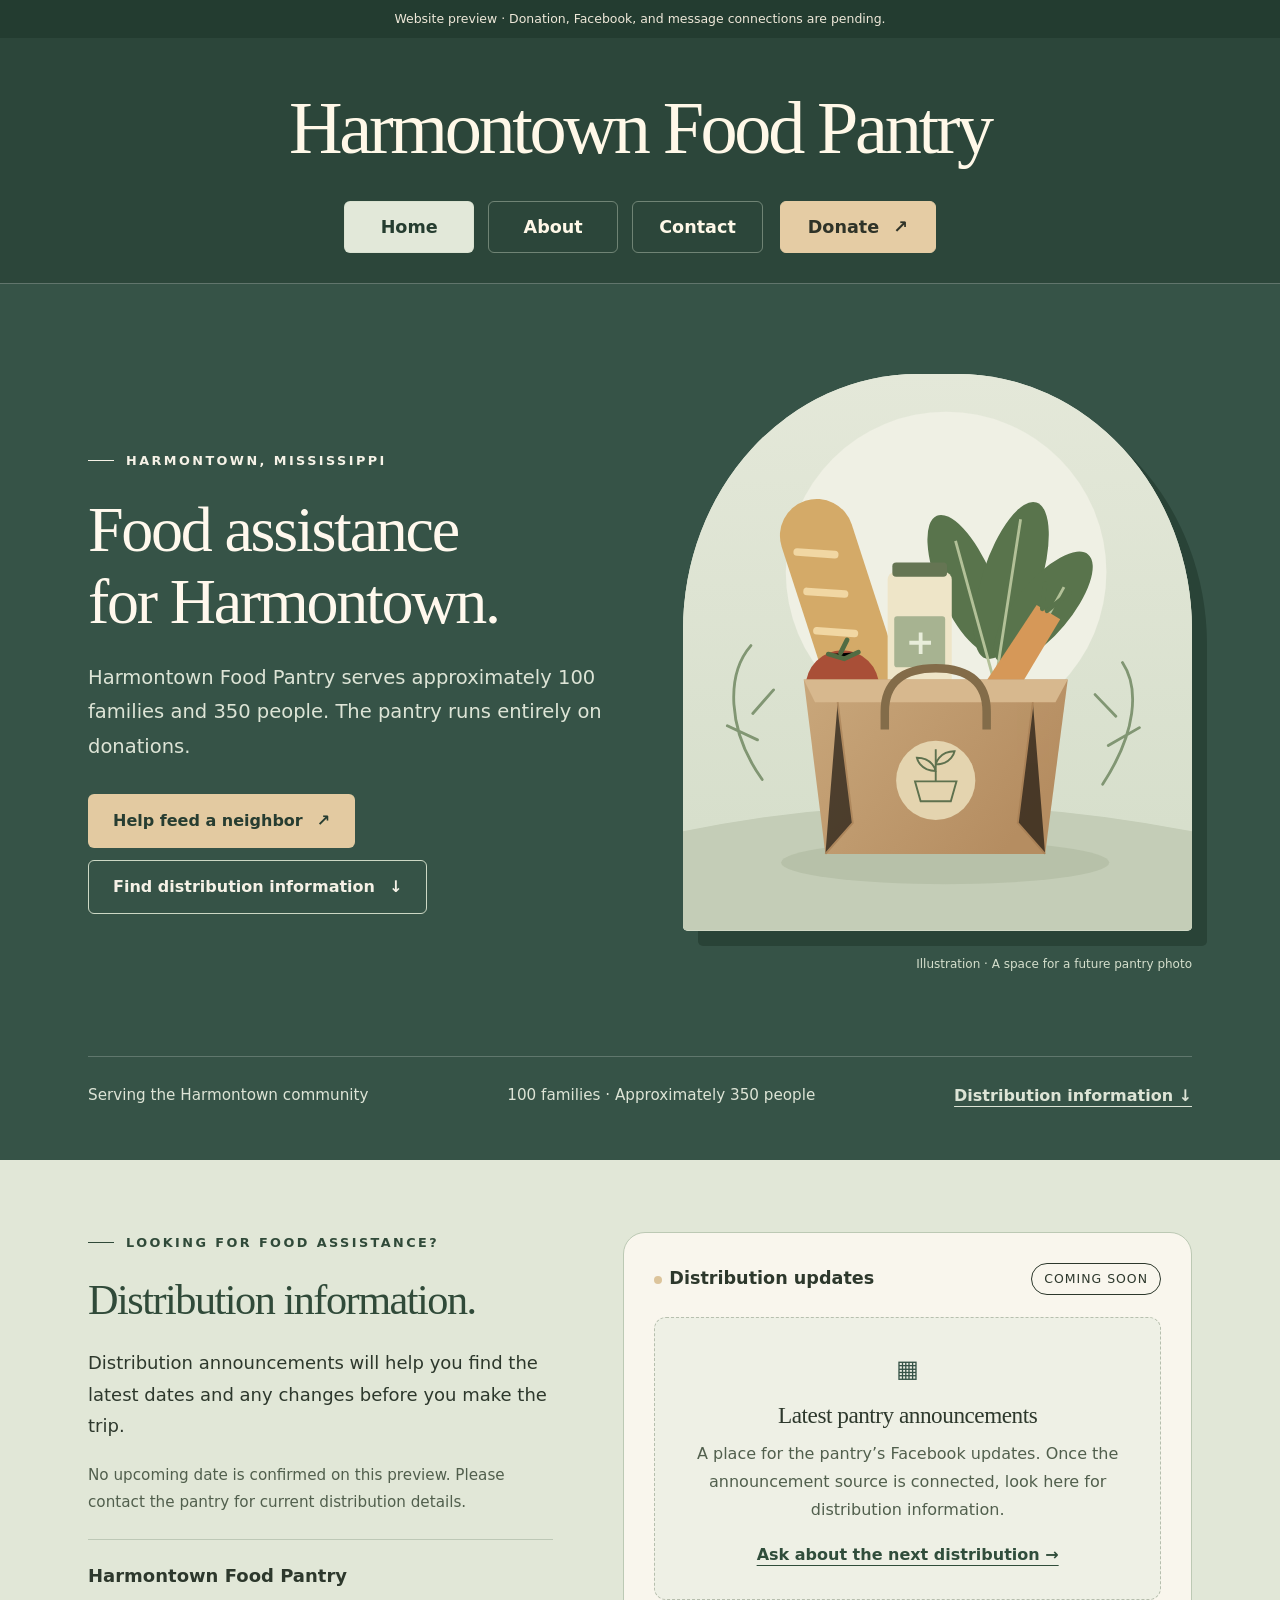
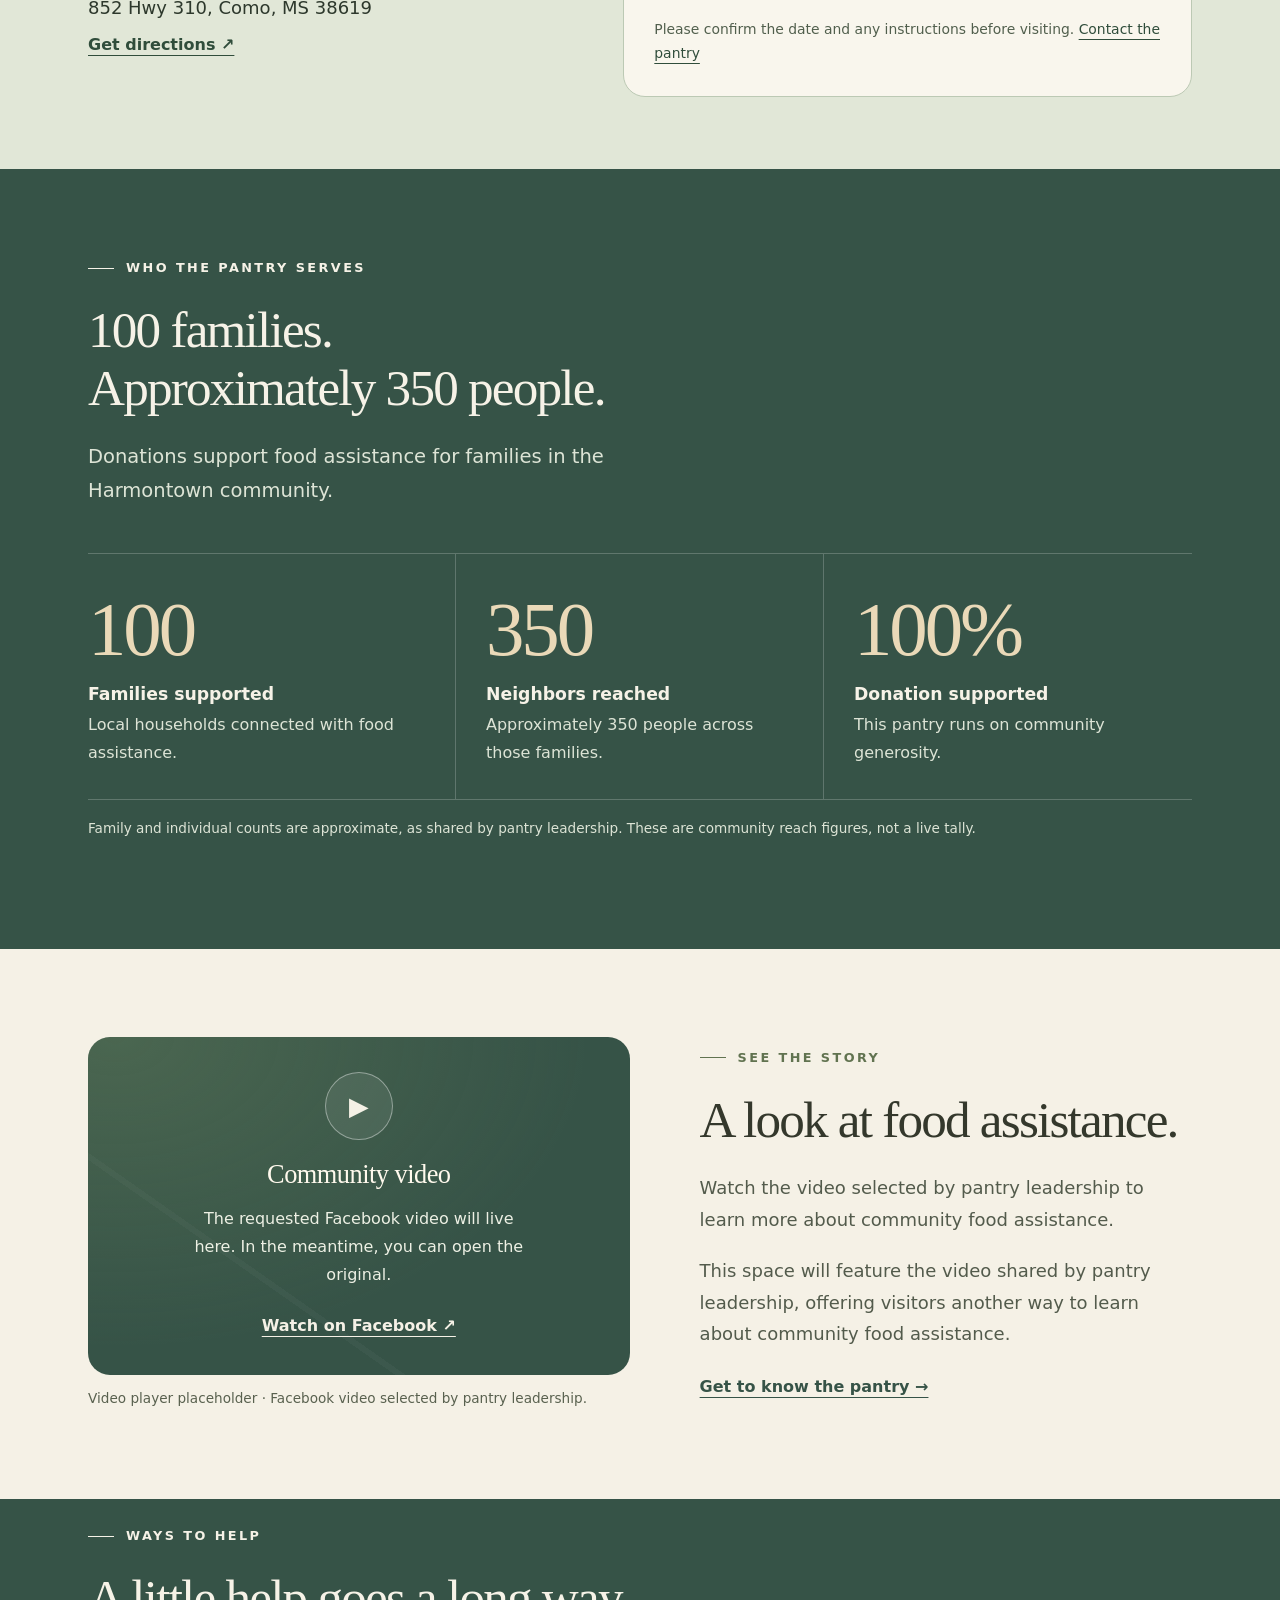
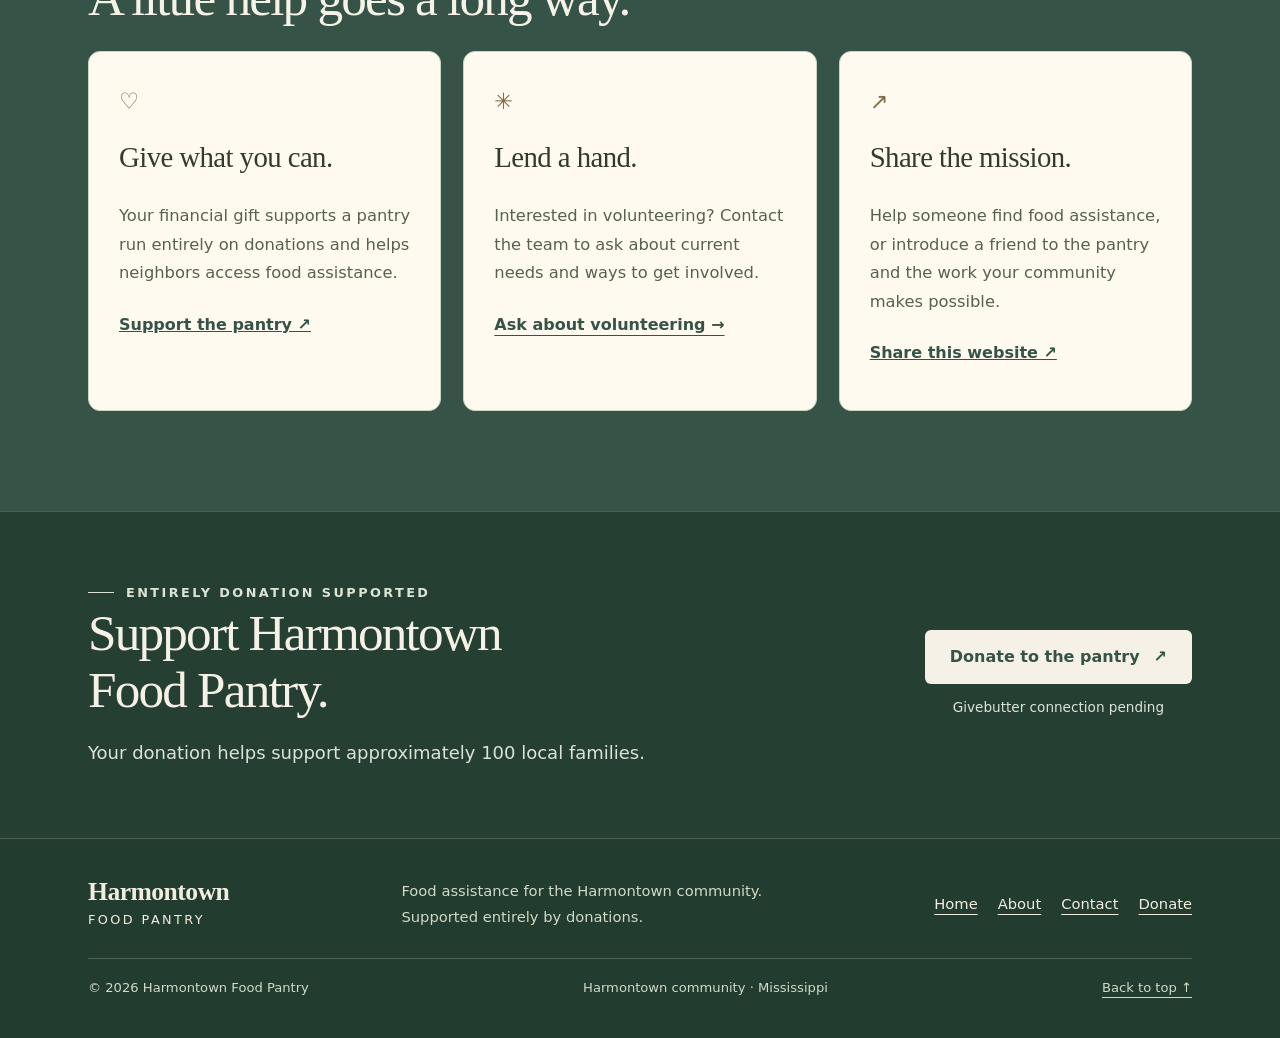
==== commit 68e28643: "Add files via upload" ====
--- a/index.html
+++ b/index.html
@@ -1,60 +1,13 @@
 <!doctype html>
-<html lang="en">
-<head>
-  <meta charset="utf-8">
-  <meta name="viewport" content="width=device-width, initial-scale=1">
-  <meta name="description" content="Harmontown Food Pantry supports approximately 100 families and 350 neighbors through community donations. Find distribution information, learn our story, and help support the pantry.">
-  <!-- Preview protection: remove this line only after the launch checklist is complete. -->
-  <meta name="robots" content="noindex, nofollow">
-  <meta name="theme-color" content="#365347">
-  <title>Harmontown Food Pantry | Neighbors helping neighbors</title>
-  <style>
-    :root{--cream:#f8f5ed;--paper:#fffcf6;--ink:#302e27;--muted:#64675c;--green:#365347;--green-dark:#243e33;--sage:#e2e8d9;--line:#d9dece;--sand:#eee6d6;--clay:#956b4c;--radius:22px;--width:1160px}
-    *{box-sizing:border-box}html{scroll-behavior:smooth;scroll-padding-top:110px}body{margin:0;background:var(--cream);color:var(--ink);font:16px/1.7 system-ui,-apple-system,BlinkMacSystemFont,"Segoe UI",sans-serif}body.locked{overflow:hidden}button,input,textarea{font:inherit}button,a,input,textarea{ -webkit-tap-highlight-color:transparent}a{color:var(--green);text-underline-offset:5px}button{cursor:pointer}img,svg{max-width:100%;display:block}button:focus-visible,a:focus-visible,input:focus-visible,textarea:focus-visible,summary:focus-visible{outline:3px solid var(--clay);outline-offset:5px}h1,h2,h3,p{margin-top:0}h1,h2,h3{font-family:Georgia,"Times New Roman",serif;font-weight:400;line-height:1.12;letter-spacing:-.035em}h1{font-size:clamp(3.2rem,6.4vw,5.7rem);margin-bottom:24px}h2{font-size:clamp(2.35rem,4vw,3.7rem);margin-bottom:24px}h3{font-size:1.7rem;letter-spacing:-.02em}p{margin-bottom:20px}.wrap{max-width:var(--width);padding:0 28px;margin:auto}.section{padding:100px 0}.eyebrow{display:flex;align-items:center;gap:12px;font-size:.72rem;font-weight:750;letter-spacing:.19em;text-transform:uppercase;margin-bottom:22px}.eyebrow:before{content:"";width:26px;height:1px;background:currentColor}.lead{font-size:1.12rem;color:var(--muted);max-width:530px}.button{border:1px solid transparent;border-radius:6px;background:var(--green);color:#fff;padding:13px 23px;display:inline-flex;align-items:center;justify-content:center;gap:14px;text-decoration:none;font-size:.9rem;font-weight:650;line-height:1.5;transition:background .2s,transform .2s}.button:hover{background:var(--green-dark);transform:translateY(-2px)}.button.secondary{color:var(--green);border-color:var(--green);background:transparent}.button.secondary:hover{background:var(--sage)}.button.light{background:var(--cream);color:var(--green)}.text-link{font-weight:650;font-size:.9rem}.actions{display:flex;flex-wrap:wrap;gap:12px;align-items:center}.small{font-size:.83rem;color:var(--muted)}.pill{display:inline-block;border:1px solid currentColor;border-radius:50px;padding:4px 12px;font-size:.7rem;letter-spacing:.08em;text-transform:uppercase}.skip{position:fixed;left:16px;top:-100px;background:white;padding:10px;z-index:100}.skip:focus{top:10px}
-    .preview-bar{background:var(--sand);text-align:center;font-size:.73rem;padding:7px 20px;color:#5c503d}.site-header{position:sticky;top:0;z-index:30;background:rgba(248,245,237,.97);border-bottom:1px solid var(--line)}.nav-inner{display:flex;align-items:center;justify-content:space-between;min-height:88px;gap:24px}.brand{display:flex;align-items:center;gap:12px;color:var(--green);text-decoration:none}.brand-mark{width:42px;height:42px;flex-shrink:0}.brand-name{font:600 1.13rem/1.15 Georgia,serif;letter-spacing:-.02em}.brand-name small{display:block;font:500 .62rem/1.7 system-ui,sans-serif;letter-spacing:.19em;text-transform:uppercase;margin-top:2px}.nav-links{display:flex;align-items:center;gap:30px}.nav-links>a{font-size:.87rem;text-decoration:none;color:var(--ink)}.nav-links>a:hover,.nav-links>a[aria-current]{color:var(--green);text-decoration:underline}.menu-button{display:none;background:transparent;border:1px solid var(--line);padding:8px 13px;border-radius:5px;color:var(--green)}
-    .hero{padding:68px 0 66px;overflow:hidden}.hero-grid{display:grid;grid-template-columns:1.06fr 1fr;gap:55px;align-items:center}.hero h1 em{font-style:italic;color:var(--green)}.hero .lead{margin-bottom:30px}.hero-note{margin-top:21px;font-size:.77rem;color:var(--muted);display:flex;align-items:center;gap:8px}.hero-note:before{content:"";width:6px;height:6px;background:var(--green);border-radius:50%}.hero-art{position:relative;padding:24px 0 38px}.art-frame{background:#e4e8d9;border-radius:46% 46% 5px 5px;overflow:hidden;box-shadow:16px 16px 0 #ece5d6}.hero-art figcaption{font-size:.66rem;text-align:right;margin-top:23px;color:var(--muted)}.hero-art figure{margin:0}.art-tag{position:absolute;bottom:63px;left:-27px;background:var(--paper);border:1px solid var(--line);box-shadow:0 12px 30px #253f3310;border-radius:6px;padding:17px 23px;font:italic 1.15rem Georgia,serif;transform:rotate(-4deg);color:var(--green)}.hero-bottom{border-top:1px solid var(--line);padding-top:25px;margin-top:43px;display:flex;gap:30px;justify-content:space-between;font-size:.8rem;color:var(--muted)}
-    .distribution{background:var(--sage);padding:68px 0}.distribution-grid{display:grid;grid-template-columns:.9fr 1.1fr;gap:70px;align-items:start}.distribution h2{font-size:clamp(2.2rem,3.3vw,3rem)}.location{border-top:1px solid #bdc8b6;padding-top:20px;margin-top:24px}.location p{margin-bottom:5px}.update-panel{background:var(--paper);border:1px solid #d1d8c6;border-radius:var(--radius);padding:30px}.update-heading{display:flex;justify-content:space-between;gap:12px;align-items:center;margin-bottom:22px}.update-heading h3{font-family:inherit;font-size:1rem;letter-spacing:0;font-weight:700;margin:0}.status-dot{height:8px;width:8px;border-radius:50%;background:var(--clay);display:inline-block;margin-right:7px}.placeholder{border:1px dashed #b7bfae;border-radius:12px;background:#f3f4ed;text-align:center;padding:30px 24px}.placeholder h3{font-size:1.45rem;margin:12px 0}.placeholder p{font-size:.9rem;color:var(--muted);margin-bottom:14px}.placeholder-symbol{font-size:1.5rem;color:var(--green)}.update-footer{font-size:.75rem;color:var(--muted);margin-top:17px;margin-bottom:0}.date-box{font:400 1.75rem Georgia,serif;color:var(--green);margin:12px 0}.visually-hidden{position:absolute;width:1px;height:1px;padding:0;margin:-1px;overflow:hidden;clip:rect(0,0,0,0);white-space:nowrap;border:0}
-    .impact-intro{max-width:630px;margin-bottom:45px}.impact-grid{display:grid;grid-template-columns:repeat(3,1fr);border-top:1px solid var(--line);border-bottom:1px solid var(--line)}.stat{padding:38px 30px 32px;border-right:1px solid var(--line)}.stat:first-child{padding-left:0}.stat:last-child{border-right:0}.stat strong{display:block;font:400 clamp(3.2rem,6vw,5.2rem)/1 Georgia,serif;letter-spacing:-.04em;color:var(--green);margin-bottom:15px}.stat h3{font:650 .95rem system-ui,sans-serif;margin-bottom:7px;letter-spacing:0}.stat p{font-size:.85rem;color:var(--muted);margin:0}.impact-foot{font-size:.73rem;color:var(--muted);margin-top:17px}
-    .story{background:var(--sand)}.story-grid{display:grid;grid-template-columns:1.1fr 1fr;gap:70px;align-items:center}.video-shell{border-radius:var(--radius);overflow:hidden;background:var(--green);color:var(--cream);min-height:320px;position:relative;display:flex;align-items:center;justify-content:center;padding:35px;text-align:center;aspect-ratio:16/10}.video-decoration{position:absolute;inset:0;background:radial-gradient(ellipse at 5% 0%,#829b6944,transparent 65%),linear-gradient(35deg,transparent 30%,#ffffff08 30%,#ffffff08 31%,transparent 31%)}.video-placeholder{position:relative;max-width:350px}.play{display:inline-grid;place-items:center;width:68px;height:68px;border:1px solid #ffffff66;border-radius:50%;background:#ffffff13;color:var(--cream);font-size:1.6rem;margin-bottom:20px;text-decoration:none}.play:hover{background:#ffffff26}.video-placeholder h3{font-size:1.65rem;margin-bottom:15px}.video-placeholder p{color:#e0e6d9;font-size:.85rem}.video-placeholder a:not(.play){color:var(--cream)}.video-shell iframe{width:100%;height:100%;position:absolute;inset:0;border:0}.caption{font-size:.75rem;margin:12px 0 0;color:var(--muted)}.story-copy p{color:#5d5c50}.quote-line{border-left:2px solid var(--clay);padding-left:22px;margin:26px 0;font:italic 1.35rem/1.4 Georgia,serif;color:var(--green)}
-    .about-grid{display:grid;grid-template-columns:1fr 1fr;gap:70px}.about-copy{max-width:530px}.values{margin-top:35px;display:grid;gap:24px}.value{display:flex;gap:18px}.value-number{font:italic 1.4rem Georgia,serif;color:var(--clay)}.value h3{font:650 .98rem system-ui,sans-serif;letter-spacing:0;margin:0 0 6px}.value p{font-size:.9rem;color:var(--muted);margin:0}.team{padding:32px;background:var(--paper);border:1px solid var(--line);border-radius:var(--radius)}.team h3{margin-bottom:7px}.person{padding:20px 0;border-top:1px solid var(--line);display:flex;align-items:center;gap:15px}.person:first-of-type{margin-top:24px}.avatar{width:42px;height:42px;display:grid;place-items:center;border-radius:50%;background:var(--sage);color:var(--green);font:italic 1.1rem Georgia,serif;flex-shrink:0}.person strong{font-size:.9rem;font-weight:650;display:block}.person span{font-size:.79rem;color:var(--muted)}
-    .help-section{padding:0 0 100px}.help-grid{display:grid;grid-template-columns:repeat(3,1fr);gap:22px}.help-card{padding:30px;border:1px solid var(--line);border-radius:12px;background:var(--paper)}.help-icon{font-size:1.4rem;color:var(--clay);margin-bottom:20px}.help-card h3{font-size:1.6rem}.help-card p{font-size:.92rem;color:var(--muted)}.help-card .text-link{background:none;border:0;padding:0;text-decoration:underline;color:var(--green)}
-    .donate-band{background:var(--green);color:var(--cream);padding:70px 0}.donate-grid{display:flex;align-items:center;justify-content:space-between;gap:35px}.donate-grid h2{max-width:640px;margin-bottom:18px}.donate-grid p{color:#dce4d6;max-width:580px;margin:0}.donate-side{flex-shrink:0;text-align:center}.donate-side p{font-size:.75rem;margin-top:12px}.givebutter-slot:empty{display:none}
-    .contact-grid{display:grid;grid-template-columns:.85fr 1.15fr;gap:80px}.contact-detail{padding:19px 0;border-top:1px solid var(--line)}.contact-detail span{display:block;font-size:.69rem;letter-spacing:.15em;text-transform:uppercase;color:var(--muted);margin-bottom:7px}.contact-detail a{overflow-wrap:anywhere}.contact-detail p{margin-bottom:0}.contact-form{background:var(--paper);border:1px solid var(--line);border-radius:var(--radius);padding:32px}.contact-form h3{margin-bottom:12px}.form-grid{display:grid;grid-template-columns:1fr 1fr;gap:18px}.field{margin-bottom:18px}.field label{display:block;font-size:.82rem;font-weight:650;margin-bottom:7px}.field input,.field textarea{width:100%;padding:11px 13px;border:1px solid #cbd1c1;border-radius:5px;background:#fffefa;color:var(--ink);min-height:46px}.field textarea{resize:vertical;min-height:140px}.form-note{font-size:.79rem;color:var(--muted)}#form-status{font-size:.84rem;margin:15px 0 0;color:var(--green)}.faq{max-width:800px;margin:60px auto 0;border-top:1px solid var(--line)}.faq details{border-bottom:1px solid var(--line);padding:20px 0}.faq summary{font-weight:600;color:var(--green);cursor:pointer}.faq details p{color:var(--muted);font-size:.92rem;padding-top:14px;margin:0}
-    footer{background:#e9eddf;padding:38px 0}.footer-inner{display:flex;justify-content:space-between;gap:25px;align-items:center}.footer-inner p{font-size:.75rem;color:var(--muted);margin:0}.footer-links{display:flex;gap:20px;flex-wrap:wrap}.footer-links a{font-size:.8rem}.footer-bottom{border-top:1px solid #ccd4c0;margin-top:28px;padding-top:18px;font-size:.7rem;color:var(--muted);display:flex;justify-content:space-between;gap:20px}
-    dialog{border:1px solid var(--line);border-radius:var(--radius);padding:36px;max-width:510px;width:calc(100% - 36px);background:var(--paper);color:var(--ink)}dialog::backdrop{background:#20342dd0;backdrop-filter:blur(4px)}dialog h2{font-size:2.2rem;margin-top:10px}dialog .close{float:right;background:var(--sage);border:0;border-radius:50%;width:34px;height:34px;color:var(--green);font-size:1.2rem}dialog p{font-size:.95rem;color:var(--muted)}.reveal{opacity:1;transform:none}.motion-ready .reveal.waiting{opacity:0;transform:translateY(22px)}.motion-ready .reveal{transition:opacity .75s ease,transform .75s ease}
-    @media(min-width:901px){.nav-links .nav-donate{margin-left:3px}}
-    @media(max-width:1000px){.hero-grid{gap:30px}.art-tag{left:-10px}.distribution-grid,.story-grid,.about-grid{gap:35px}.contact-grid{gap:35px}.nav-links{gap:20px}.help-card{padding:24px}}
-    @media(max-width:760px){.wrap{padding:0 22px}.section{padding:70px 0}.nav-inner{min-height:76px;gap:15px}.brand-name{font-size:1rem}.brand-mark{width:35px;height:35px}.menu-button{display:block}.nav-links{display:none;position:absolute;top:100%;left:0;right:0;padding:24px;background:var(--cream);border-bottom:1px solid var(--line);box-shadow:0 15px 30px #263c3010;align-items:stretch;gap:18px}.nav-links.open{display:flex;flex-direction:column}.nav-links>a{padding:7px}.hero{padding:45px 0}.hero-grid,.distribution-grid,.story-grid,.about-grid,.contact-grid{grid-template-columns:1fr}.hero-grid{gap:24px}h1{font-size:clamp(3.25rem,11vw,4.7rem)}.hero-art{max-width:480px;margin:auto;width:100%;padding:5px 15px 20px}.art-frame{max-height:410px}.art-tag{bottom:50px;left:0}.hero-bottom{margin-top:20px;gap:12px;flex-direction:column}.distribution{padding:50px 0}.update-panel{padding:23px}.impact-grid{grid-template-columns:1fr}.stat,.stat:first-child{padding:27px 0;border-right:0;border-bottom:1px solid var(--line);display:grid;grid-template-columns:115px 1fr;column-gap:18px;align-items:center}.stat:last-child{border-bottom:0}.stat strong{font-size:3.8rem;grid-row:1/3;margin:0}.stat h3{margin:0}.story-grid{gap:35px}.story-copy{order:-1}.help-section{padding-bottom:70px}.help-grid{grid-template-columns:1fr}.help-card{padding:27px}.help-icon{margin-bottom:12px}.donate-grid{flex-direction:column;align-items:flex-start}.donate-side{text-align:left}.donate-band{padding:55px 0}.contact-form{padding:24px}.form-grid{grid-template-columns:1fr;gap:0}.footer-inner{flex-direction:column;align-items:flex-start}.footer-bottom{flex-direction:column;gap:7px}.team{padding:26px}.preview-bar{font-size:.65rem}.video-shell{min-height:290px}.eyebrow{letter-spacing:.15em}}
-    @media(prefers-reduced-motion:reduce){html{scroll-behavior:auto}*,*:before,*:after{transition:none!important;animation:none!important}.motion-ready .reveal.waiting{opacity:1;transform:none}}
-  </style>
-</head>
-<body>
-  <a class="skip" href="#main">Skip to content</a>
-  <div class="preview-bar" id="preview-bar">Website preview · Donation, Facebook, and message connections are pending.</div>
-  <header class="site-header">
-    <div class="wrap nav-inner">
-      <a class="brand" href="#home" aria-label="Harmontown Food Pantry home">
-        <svg class="brand-mark" viewBox="0 0 48 48" fill="none" aria-hidden="true"><path d="M8 27h32l-4 15H12L8 27Z" stroke="currentColor" stroke-width="2"/><path d="M16 28V17c0-5 3-9 8-12 5 3 8 7 8 12v11M24 8v20M18 16l6 5 6-5M14 34h20" stroke="currentColor" stroke-width="2" stroke-linecap="round"/></svg>
-        <span class="brand-name">Harmontown<small>Food Pantry</small></span>
-      </a>
-      <button class="menu-button" id="menu-button" type="button" aria-expanded="false" aria-controls="navigation">Menu <span aria-hidden="true">☰</span></button>
-      <nav class="nav-links" id="navigation" aria-label="Main navigation">
-        <a href="#home" data-nav>Home</a><a href="#about" data-nav>About</a><a href="#contact" data-nav>Contact</a>
-        <!-- GIVEBUTTER NAV SLOT: replace the fallback button with the real button widget if desired. -->
-        <div id="givebutter-nav" class="nav-donate"><button class="button" type="button" data-donate>Donate <span aria-hidden="true">↗</span></button></div>
-      </nav>
-    </div>
-  </header>
-  <main id="main">
-    <section class="hero" id="home" aria-labelledby="hero-title">
+<html lang="en"><head><meta charset="utf-8"><meta name="viewport" content="width=device-width, initial-scale=1"><meta name="description" content="Food assistance for approximately 100 Harmontown families. Find distribution information and help support the pantry."><!-- Remove noindex after launch approval. --><meta name="robots" content="noindex, nofollow"><meta name="theme-color" content="#365347"><title>Home | Harmontown Food Pantry</title><link rel="stylesheet" href="styles.css"><script src="site.js" defer></script></head><body><a class="skip" href="#main">Skip to content</a><div class="preview-bar" id="preview-bar">Website preview · Donation, Facebook, and message connections are pending.</div><header class="site-header" id="top"><div class="wrap"><a class="brand banner-title" href="index.html" aria-label="Harmontown Food Pantry home"><span>Harmontown Food Pantry</span></a><div class="nav-row"><button class="menu-button" id="menu-button" type="button" aria-expanded="false" aria-controls="navigation">Menu <span aria-hidden="true">☰</span></button><nav class="nav-links" id="navigation" aria-label="Main navigation"><a href="index.html" aria-current="page">Home</a><a href="about.html">About</a><a href="contact.html">Contact</a><div id="givebutter-nav" class="nav-donate"><button class="button" type="button" data-donate>Donate <span aria-hidden="true">↗</span></button></div></nav></div></div></header><main id="main"><section class="hero" id="home" aria-labelledby="hero-title">
       <div class="wrap">
         <div class="hero-grid">
           <div>
-            <p class="eyebrow">Neighbors helping neighbors</p>
-            <h1 id="hero-title">Harmontown<br>Food Pantry<span style="color:var(--clay)">.</span><br><em>A little help.<br>A lot of heart.</em></h1>
-            <p class="lead">Food on the table. Care in our community. Together, we help approximately 100 local families get the support they need.</p>
-            <div class="actions"><button class="button" type="button" data-donate>Help feed a neighbor <span aria-hidden="true">↗</span></button><a class="button secondary" href="#distribution">Find distribution information <span aria-hidden="true">↓</span></a></div>
-            <p class="hero-note">Supported entirely by donations. Rooted in community.</p>
+            <p class="eyebrow">Harmontown, Mississippi</p>
+            <h1 id="hero-title">Food assistance<br>for Harmontown.</h1>
+            <p class="lead">Harmontown Food Pantry serves approximately 100 families and 350 people. The pantry runs entirely on donations.</p>
+            <div class="actions"><button class="button" type="button" data-donate>Help feed a neighbor <span aria-hidden="true">↗</span></button><a class="button secondary" href="index.html#distribution">Find distribution information <span aria-hidden="true">↓</span></a></div>
+            
           </div>
           <div class="hero-art">
             <figure>
@@ -76,120 +29,18 @@
               </div>
               <figcaption>Illustration · A space for a future pantry photo</figcaption>
             </figure>
-            <div class="art-tag">Good food. Shared with care.</div>
+            
           </div>
         </div>
-        <div class="hero-bottom"><span>Serving our Harmontown neighbors</span><span>100 families · Approximately 350 people</span><a href="#distribution" class="text-link">Community starts here ↓</a></div>
+        <div class="hero-bottom"><span>Serving the Harmontown community</span><span>100 families · Approximately 350 people</span><a href="index.html#distribution" class="text-link">Distribution information ↓</a></div>
       </div>
-    </section>
-    <section class="distribution" id="distribution" aria-labelledby="distribution-title">
+    </section><section class="distribution" id="distribution" aria-labelledby="distribution-title">
       <div class="wrap distribution-grid">
-        <div class="reveal"><p class="eyebrow">Looking for food assistance?</p><h2 id="distribution-title">Your next visit<br>starts here.</h2><p>Distribution announcements will help you find the latest dates and any changes before you make the trip.</p><p class="small">No upcoming date is confirmed on this preview. Please contact the pantry for current distribution details.</p><div class="location"><p><strong>Harmontown Food Pantry</strong><br>852 Hwy 310, Como, MS 38619</p><a class="text-link" href="https://www.google.com/maps/search/?api=1&amp;query=852+Hwy+310+Como+MS+38619" target="_blank" rel="noopener noreferrer">Get directions ↗</a></div></div>
+        <div class="reveal"><p class="eyebrow">Looking for food assistance?</p><h2 id="distribution-title">Distribution information.</h2><p>Distribution announcements will help you find the latest dates and any changes before you make the trip.</p><p class="small">No upcoming date is confirmed on this preview. Please contact the pantry for current distribution details.</p><div class="location"><p><strong>Harmontown Food Pantry</strong><br>852 Hwy 310, Como, MS 38619</p><a class="text-link" href="https://www.google.com/maps/search/?api=1&amp;query=852+Hwy+310+Como+MS+38619" target="_blank" rel="noopener noreferrer">Get directions ↗</a></div></div>
         <div class="update-panel reveal"><div class="update-heading"><h3><span class="status-dot" aria-hidden="true"></span>Distribution updates</h3><span class="pill" id="update-badge">Coming soon</span></div>
           <div id="distribution-date" hidden></div>
-          <div class="placeholder" id="facebook-feed-slot"><div class="placeholder-symbol" aria-hidden="true">▦</div><h3>Latest pantry announcements</h3><p>A place for the pantry’s Facebook updates. Once the announcement source is connected, look here for distribution information.</p><a class="text-link" href="#contact" id="facebook-announcements-link">Ask about the next distribution →</a></div>
-          <p class="update-footer">Please confirm the date and any instructions before visiting. <a href="#contact">Contact the pantry</a></p>
+          <div class="placeholder" id="facebook-feed-slot"><div class="placeholder-symbol" aria-hidden="true">▦</div><h3>Latest pantry announcements</h3><p>A place for the pantry’s Facebook updates. Once the announcement source is connected, look here for distribution information.</p><a class="text-link" href="contact.html" id="facebook-announcements-link">Ask about the next distribution →</a></div>
+          <p class="update-footer">Please confirm the date and any instructions before visiting. <a href="contact.html">Contact the pantry</a></p>
         </div>
       </div>
-    </section>
-    <section class="section" aria-labelledby="impact-title"><div class="wrap"><div class="impact-intro reveal"><p class="eyebrow">Small community. Meaningful impact.</p><h2 id="impact-title">Every family matters.<br>Every gift helps.</h2><p class="lead">Behind every number is a neighbor. Your generosity helps keep food and community support within reach.</p></div><div class="impact-grid reveal"><div class="stat"><strong>100</strong><h3>Families supported</h3><p>Local households connected with food assistance.</p></div><div class="stat"><strong>350</strong><h3>Neighbors reached</h3><p>Approximately 350 people across those families.</p></div><div class="stat"><strong>100%</strong><h3>Donation supported</h3><p>This pantry runs on community generosity.</p></div></div><p class="impact-foot">Family and individual counts are approximate, as shared by pantry leadership. These are community reach figures, not a live tally.</p></div></section>
-    <section class="section story" aria-labelledby="story-title"><div class="wrap story-grid"><div class="reveal"><div class="video-shell" id="video-slot"><div class="video-decoration" aria-hidden="true"></div><div class="video-placeholder"><a class="play" id="video-play-link" href="https://www.facebook.com/OXMS1/videos/2239867703421602/" target="_blank" rel="noopener noreferrer" aria-label="Watch the requested community video on Facebook"><span aria-hidden="true">▶</span></a><h3>A closer look at community care</h3><p>The requested Facebook video will live here. In the meantime, you can open the original.</p><a id="video-text-link" href="https://www.facebook.com/OXMS1/videos/2239867703421602/" target="_blank" rel="noopener noreferrer" class="text-link">Watch on Facebook ↗</a></div></div><p class="caption">Video player placeholder · Facebook video selected by pantry leadership.</p></div><div class="story-copy reveal"><p class="eyebrow">See the story</p><h2 id="story-title">More than groceries.<br>A community that cares.</h2><p>A bag of food can bring practical help to a family’s day. Behind it is a community choosing to show up for one another.</p><p>This space will feature the video shared by pantry leadership, offering visitors another way to learn about community food assistance.</p><div class="quote-line">Neighbors helping neighbors, one shared act of kindness at a time.</div><a class="text-link" href="#about">Get to know the pantry →</a></div></div></section>
-    <section class="section" id="about" aria-labelledby="about-title"><div class="wrap about-grid"><div class="about-copy reveal"><p class="eyebrow">About the pantry</p><h2 id="about-title">Local roots.<br>Open hearts.</h2><p class="lead">Harmontown Food Pantry exists to support our neighbors through food assistance and the generosity of our community.</p><p>Serving approximately 100 families—around 350 people—the pantry is entirely donation supported. Gifts from people who care make this work possible.</p><div class="values"><div class="value"><span class="value-number" aria-hidden="true">01</span><div><h3>Care for our neighbors</h3><p>Keep people and families at the center of our work.</p></div></div><div class="value"><span class="value-number" aria-hidden="true">02</span><div><h3>Community generosity</h3><p>Connect those who want to help with a local need.</p></div></div><div class="value"><span class="value-number" aria-hidden="true">03</span><div><h3>Practical support</h3><p>Help put food on the table through a shared community effort.</p></div></div></div></div><aside class="team reveal" aria-labelledby="team-title"><p class="eyebrow">The people behind the pantry</p><h3 id="team-title">Meet the team</h3><p class="small">Staff names, roles, and approved contact information will be added here.</p><div class="person"><div class="avatar" aria-hidden="true">H</div><div><strong>Leadership contact</strong><span>Name and role to be confirmed</span></div></div><div class="person"><div class="avatar" aria-hidden="true">H</div><div><strong>Pantry operations</strong><span>Name and role to be confirmed</span></div></div><div class="person"><div class="avatar" aria-hidden="true">H</div><div><strong>Community support</strong><span>Name and role to be confirmed</span></div></div><p class="small" style="margin:20px 0 0">For now, please use the pantry’s shared email for questions or to reach the team.</p><a class="text-link" href="mailto:harmontownfoodpantry@yahoo.com" data-email>Email the pantry →</a></aside></div></section>
-    <section class="help-section" aria-labelledby="help-title"><div class="wrap"><p class="eyebrow reveal">There’s a place for you here</p><h2 id="help-title" class="reveal">A little help goes a long way.</h2><div class="help-grid"><article class="help-card reveal"><div class="help-icon" aria-hidden="true">♡</div><h3>Give what you can.</h3><p>Your financial gift supports a pantry run entirely on donations and helps neighbors access food assistance.</p><button class="text-link" type="button" data-donate>Support the pantry ↗</button></article><article class="help-card reveal"><div class="help-icon" aria-hidden="true">✳</div><h3>Lend a hand.</h3><p>Interested in volunteering? Contact the team to ask about current needs and ways to get involved.</p><a class="text-link" href="#contact" data-topic="Volunteering">Ask about volunteering →</a></article><article class="help-card reveal"><div class="help-icon" aria-hidden="true">↗</div><h3>Share the mission.</h3><p>Help someone find food assistance, or introduce a friend to the pantry and the work your community makes possible.</p><button class="text-link" id="share-button" type="button">Share this website ↗</button><p class="small" id="share-status" role="status" style="margin:12px 0 0"></p></article></div></div></section>
-    <section class="donate-band" id="donate" aria-labelledby="donate-title"><div class="wrap donate-grid"><div class="reveal"><p class="eyebrow">Generosity makes this possible</p><h2 id="donate-title">Help keep our neighbors’<br>tables a little fuller.</h2><p>Support Harmontown Food Pantry and the families who count on community care.</p></div><div class="donate-side reveal"><!-- GIVEBUTTER FORM SLOT: paste the official form/widget markup here; install its supplied loader once. --><div id="givebutter-form-slot" class="givebutter-slot"></div><button class="button light" type="button" data-donate>Donate to the pantry <span aria-hidden="true">↗</span></button><p>Givebutter connection pending</p></div></div></section>
-    <section class="section" id="contact" aria-labelledby="contact-title"><div class="wrap"><div class="contact-grid"><div class="reveal"><p class="eyebrow">Let’s connect</p><h2 id="contact-title">A question?<br>We’re here to help.</h2><p class="lead">Ask about distribution information, donations, or ways to support the pantry.</p><div class="contact-detail"><span>Email the pantry</span><a href="mailto:harmontownfoodpantry@yahoo.com" data-email>harmontownfoodpantry@yahoo.com</a></div><div class="contact-detail"><span>Find us</span><p>852 Hwy 310<br>Como, MS 38619</p><a class="text-link" href="https://www.google.com/maps/search/?api=1&amp;query=852+Hwy+310+Como+MS+38619" target="_blank" rel="noopener noreferrer">Open directions ↗</a></div><div class="contact-detail"><span>Before visiting</span><p class="small">Please confirm the next distribution date and any instructions with the pantry.</p></div></div><form class="contact-form reveal" id="contact-form"><h3>Send a message</h3><p class="form-note" id="contact-mode">Preview: this form prepares an email in your email app. Direct website delivery will be connected before launch.</p><div class="form-grid"><div class="field"><label for="first-name">First name <span aria-hidden="true">*</span></label><input id="first-name" name="firstName" autocomplete="given-name" required maxlength="80"></div><div class="field"><label for="last-name">Last name</label><input id="last-name" name="lastName" autocomplete="family-name" maxlength="80"></div></div><div class="field"><label for="email">Email address <span aria-hidden="true">*</span></label><input type="email" id="email" name="email" autocomplete="email" required maxlength="254"></div><div class="field"><label for="message">Your message <span aria-hidden="true">*</span></label><textarea id="message" name="message" rows="5" required maxlength="5000" placeholder="How can we help?"></textarea></div><p class="form-note">Please avoid including sensitive personal information. Fields marked * are required.</p><button class="button" type="submit" id="message-button">Prepare email <span aria-hidden="true">↗</span></button><p id="form-status" role="status" aria-live="polite"></p></form></div><div class="faq reveal"><details><summary>Where can I find the next distribution date?</summary><p>Look in the distribution section above. While the Facebook connection is pending, email the pantry to confirm current dates and instructions.</p></details><details><summary>How can I help support the pantry?</summary><p>You can give through the pantry’s Givebutter campaign once connected, or email the team to discuss donations and volunteering.</p></details><details><summary>What should I know before visiting?</summary><p>Contact the pantry to confirm distribution timing, service eligibility, and anything you should bring. This preview does not publish unconfirmed requirements.</p></details></div></div></section>
-  </main>
-  <footer><div class="wrap"><div class="footer-inner"><a class="brand" href="#home"><span class="brand-name">Harmontown<small>Food Pantry</small></span></a><p>Neighbors helping neighbors.<br>Made possible by community generosity.</p><nav class="footer-links" aria-label="Footer navigation"><a href="#home">Home</a><a href="#about">About</a><a href="#contact">Contact</a><a href="#donate">Donate</a></nav></div><div class="footer-bottom"><span>© <span id="year">2026</span> Harmontown Food Pantry</span><span>Harmontown community · Mississippi</span><a href="#home">Back to top ↑</a></div></div></footer>
-  <dialog id="donate-dialog" aria-labelledby="donate-dialog-title"><button class="close" type="button" aria-label="Close donation preview" id="close-dialog">×</button><p class="eyebrow">Donation connection pending</p><h2 id="donate-dialog-title">Your generosity belongs here.</h2><p>This is a preview of the new website. The pantry’s existing Givebutter campaign will be connected here before launch.</p><p>No payment is collected by this preview. You can contact the pantry to ask about donating today.</p><a class="button" href="mailto:harmontownfoodpantry@yahoo.com?subject=Supporting%20Harmontown%20Food%20Pantry" data-donation-email>Email the pantry ↗</a></dialog>
-  <script>
-    /* ===== SITE SETTINGS: safe public values only. See README.md for each integration. ===== */
-    const SITE = {
-      preview: true,
-      email: 'harmontownfoodpantry@yahoo.com',
-      donationUrl: '', // Her existing https://givebutter.com/... campaign URL.
-      facebookPageUrl: '', // Pantry announcement source, NOT the OXMS1 video page unless confirmed.
-      facebookPageFeedEnabled: false, // Only enable after confirming a public PAGE and testing logged out.
-      videoUrl: 'https://www.facebook.com/OXMS1/videos/2239867703421602/',
-      videoEmbedEnabled: false,
-      nextDistribution: '', // Optional confirmed ISO date: YYYY-MM-DD. Never insert a guessed date.
-      distributionTime: '', // Optional confirmed time/instructions.
-      contactEndpoint: '' // Optional HTTPS form endpoint configured to deliver to the pantry email.
-    };
-    const $ = (s) => document.querySelector(s);
-    const validHttps = (value) => { try { return new URL(value).protocol === 'https:'; } catch { return false; } };
-    $('#year').textContent = new Date().getFullYear();
-    $('#preview-bar').hidden = !SITE.preview;
-    document.querySelectorAll('[data-email]').forEach(a => { a.href = 'mailto:' + SITE.email; if (a.textContent.includes('@')) a.textContent = SITE.email; });
-    $('[data-donation-email]').href = 'mailto:' + SITE.email + '?subject=Supporting%20Harmontown%20Food%20Pantry';
-    const menu = $('#menu-button'), navigation = $('#navigation');
-    function closeMenu() { menu.setAttribute('aria-expanded', 'false'); navigation.classList.remove('open'); }
-    menu.addEventListener('click', () => { const expanded = menu.getAttribute('aria-expanded') !== 'true'; menu.setAttribute('aria-expanded', String(expanded)); navigation.classList.toggle('open', expanded); });
-    navigation.querySelectorAll('a').forEach(a => a.addEventListener('click', closeMenu));
-    document.addEventListener('keydown', e => { if (e.key === 'Escape' && navigation.classList.contains('open')) { closeMenu(); menu.focus(); } });
-    const donateDialog = $('#donate-dialog');
-    document.querySelectorAll('[data-donate]').forEach(button => button.addEventListener('click', () => {
-      closeMenu();
-      if (validHttps(SITE.donationUrl)) { window.location.assign(SITE.donationUrl); return; }
-      if (typeof donateDialog.showModal === 'function') donateDialog.showModal();
-      else window.location.assign('mailto:' + SITE.email + '?subject=Supporting%20the%20pantry');
-    }));
-    $('#close-dialog').addEventListener('click', () => donateDialog.close());
-    donateDialog.addEventListener('click', e => { if (e.target === donateDialog) { const r = donateDialog.getBoundingClientRect(); if (e.clientX < r.left || e.clientX > r.right || e.clientY < r.top || e.clientY > r.bottom) donateDialog.close(); } });
-    if (validHttps(SITE.donationUrl)) $('.donate-side > p').textContent = 'Donations processed through Givebutter';
-    const announcementsLink = $('#facebook-announcements-link');
-    if (validHttps(SITE.facebookPageUrl)) { announcementsLink.href = SITE.facebookPageUrl; announcementsLink.target = '_blank'; announcementsLink.rel = 'noopener noreferrer'; announcementsLink.textContent = 'View announcements on Facebook ↗'; }
-    function makeFrame(src, title) { const frame = document.createElement('iframe'); frame.src = src; frame.title = title; frame.loading = 'lazy'; frame.allow = 'autoplay; clipboard-write; encrypted-media; picture-in-picture; web-share'; frame.allowFullscreen = true; frame.referrerPolicy = 'strict-origin-when-cross-origin'; return frame; }
-    if (SITE.facebookPageFeedEnabled && validHttps(SITE.facebookPageUrl)) {
-      const frame = makeFrame('https://www.facebook.com/plugins/page.php?href=' + encodeURIComponent(SITE.facebookPageUrl) + '&tabs=timeline&width=340&height=440&small_header=true&adapt_container_width=true&hide_cover=false&show_facepile=false', 'Harmontown Food Pantry Facebook announcements');
-      frame.style.cssText = 'width:100%;height:440px;border:0;display:block';
-      $('#facebook-feed-slot').prepend(frame);
-      $('#facebook-feed-slot .placeholder-symbol').remove(); $('#facebook-feed-slot h3').remove(); $('#facebook-feed-slot p').textContent = 'If updates do not load here, open the announcements directly on Facebook.';
-      $('#update-badge').textContent = 'Facebook';
-    }
-    if (validHttps(SITE.videoUrl)) { $('#video-play-link').href = SITE.videoUrl; $('#video-text-link').href = SITE.videoUrl; }
-    if (SITE.videoEmbedEnabled && validHttps(SITE.videoUrl)) {
-      $('#video-slot').replaceChildren(makeFrame('https://www.facebook.com/plugins/video.php?href=' + encodeURIComponent(SITE.videoUrl) + '&show_text=false&width=560', 'Community food assistance video selected by Harmontown Food Pantry'));
-      $('.caption').replaceChildren(document.createTextNode('If the video does not load, ')); const link = document.createElement('a'); link.href = SITE.videoUrl; link.target = '_blank'; link.rel = 'noopener noreferrer'; link.textContent = 'watch on Facebook ↗'; $('.caption').append(link);
-    }
-    if (/^\d{4}-\d{2}-\d{2}$/.test(SITE.nextDistribution)) {
-      const date = new Date(SITE.nextDistribution + 'T12:00:00');
-      if (!Number.isNaN(date.valueOf()) && date.toLocaleDateString('en-CA') === SITE.nextDistribution) {
-        const todayChicago = new Date().toLocaleDateString('en-CA', {timeZone:'America/Chicago'});
-        const box = $('#distribution-date'); box.hidden = false;
-        const label = document.createElement('strong'); label.textContent = SITE.nextDistribution < todayChicago ? 'Previous distribution — check for updates' : 'Next confirmed distribution';
-        const value = document.createElement('p'); value.className = 'date-box'; value.textContent = date.toLocaleDateString('en-US', {weekday:'long', month:'long', day:'numeric', year:'numeric'});
-        const time = document.createElement('p'); time.className = 'small'; time.textContent = SITE.distributionTime; box.append(label, value, time);
-      }
-    }
-    document.querySelectorAll('[data-topic]').forEach(link => link.addEventListener('click', () => { if (!$('#message').value) $('#message').value = 'Hello! I would like to ask about ' + link.dataset.topic.toLowerCase() + '. '; }));
-    const directDelivery = validHttps(SITE.contactEndpoint);
-    if (directDelivery) { $('#contact-mode').textContent = 'Your message will be sent through the pantry’s connected form service.'; $('#message-button').textContent = 'Send message ↗'; }
-    $('#contact-form').addEventListener('submit', e => {
-      if (directDelivery) {
-        // Native POST: the service owns delivery and its confirmation screen; no fake success state.
-        e.target.action = SITE.contactEndpoint; e.target.method = 'POST'; return;
-      }
-      e.preventDefault();
-      const data = new FormData(e.target); const name = [data.get('firstName'), data.get('lastName')].filter(Boolean).join(' ');
-      const body = 'Name: ' + name + '\nReply email: ' + data.get('email') + '\n\n' + data.get('message');
-      window.location.href = 'mailto:' + SITE.email + '?subject=' + encodeURIComponent('Website inquiry from ' + name) + '&body=' + encodeURIComponent(body);
-      $('#form-status').textContent = 'Your email app should open with a draft. Nothing has been sent by this website. Review and send the email there, or email ' + SITE.email + ' directly.';
-    });
-    $('#share-button').addEventListener('click', async () => {
-      const url = location.href.split('#')[0];
-      try { if (navigator.share) await navigator.share({title:'Harmontown Food Pantry', url}); else if (navigator.clipboard && location.protocol !== 'file:') { await navigator.clipboard.writeText(url); $('#share-status').textContent = 'Website link copied.'; } else $('#share-status').textContent = 'Copy the website address from your browser to share it.'; }
-      catch (error) { if (error.name !== 'AbortError') $('#share-status').textContent = 'Copy the website address from your browser to share it.'; }
-    });
-    if ('IntersectionObserver' in window && !window.matchMedia('(prefers-reduced-motion: reduce)').matches) {
-      // Only off-screen elements are hidden. Content remains visible if JavaScript is unavailable.
-      const revealObserver = new IntersectionObserver(entries => entries.forEach(entry => { if (entry.isIntersecting) { entry.target.classList.remove('waiting'); revealObserver.unobserve(entry.target); } }), {threshold:.08});
-      document.querySelectorAll('.reveal').forEach(el => { if (el.getBoundingClientRect().top > window.innerHeight) el.classList.add('waiting'); revealObserver.observe(el); });
-      document.documentElement.classList.add('motion-ready');
-    }
-    if ('IntersectionObserver' in window) {
-      const navObserver = new IntersectionObserver(entries => entries.forEach(entry => { if (entry.isIntersecting) { document.querySelectorAll('[data-nav]').forEach(a => { if (a.hash === '#' + entry.target.id) a.setAttribute('aria-current','location'); else a.removeAttribute('aria-current'); }); } }), {rootMargin:'-15% 0px -60% 0px',threshold:0});
-      ['home','about','contact'].forEach(id => navObserver.observe(document.getElementById(id)));
-    }
-  </script>
-</body>
-</html>
+    </section><section class="section" aria-labelledby="impact-title"><div class="wrap"><div class="impact-intro reveal"><p class="eyebrow">Who the pantry serves</p><h2 id="impact-title">100 families.<br>Approximately 350 people.</h2><p class="lead">Donations support food assistance for families in the Harmontown community.</p></div><div class="impact-grid reveal"><div class="stat"><strong>100</strong><h3>Families supported</h3><p>Local households connected with food assistance.</p></div><div class="stat"><strong>350</strong><h3>Neighbors reached</h3><p>Approximately 350 people across those families.</p></div><div class="stat"><strong>100%</strong><h3>Donation supported</h3><p>This pantry runs on community generosity.</p></div></div><p class="impact-foot">Family and individual counts are approximate, as shared by pantry leadership. These are community reach figures, not a live tally.</p></div></section><section class="section story" aria-labelledby="story-title"><div class="wrap story-grid"><div class="reveal"><div class="video-shell" id="video-slot"><div class="video-decoration" aria-hidden="true"></div><div class="video-placeholder"><a class="play" id="video-play-link" href="https://www.facebook.com/OXMS1/videos/2239867703421602/" target="_blank" rel="noopener noreferrer" aria-label="Watch the requested community video on Facebook"><span aria-hidden="true">▶</span></a><h3>Community video</h3><p>The requested Facebook video will live here. In the meantime, you can open the original.</p><a id="video-text-link" href="https://www.facebook.com/OXMS1/videos/2239867703421602/" target="_blank" rel="noopener noreferrer" class="text-link">Watch on Facebook ↗</a></div></div><p class="caption">Video player placeholder · Facebook video selected by pantry leadership.</p></div><div class="story-copy reveal"><p class="eyebrow">See the story</p><h2 id="story-title">A look at food assistance.</h2><p>Watch the video selected by pantry leadership to learn more about community food assistance.</p><p>This space will feature the video shared by pantry leadership, offering visitors another way to learn about community food assistance.</p><a class="text-link" href="about.html">Get to know the pantry →</a></div></div></section><section class="help-section" aria-labelledby="help-title"><div class="wrap"><p class="eyebrow reveal">Ways to help</p><h2 id="help-title" class="reveal">A little help goes a long way.</h2><div class="help-grid"><article class="help-card reveal"><div class="help-icon" aria-hidden="true">♡</div><h3>Give what you can.</h3><p>Your financial gift supports a pantry run entirely on donations and helps neighbors access food assistance.</p><button class="text-link" type="button" data-donate>Support the pantry ↗</button></article><article class="help-card reveal"><div class="help-icon" aria-hidden="true">✳</div><h3>Lend a hand.</h3><p>Interested in volunteering? Contact the team to ask about current needs and ways to get involved.</p><a class="text-link" href="contact.html" data-topic="Volunteering">Ask about volunteering →</a></article><article class="help-card reveal"><div class="help-icon" aria-hidden="true">↗</div><h3>Share the mission.</h3><p>Help someone find food assistance, or introduce a friend to the pantry and the work your community makes possible.</p><button class="text-link" id="share-button" type="button">Share this website ↗</button><p class="small" id="share-status" role="status" style="margin:12px 0 0"></p></article></div></div></section><section class="donate-band" id="donate" aria-labelledby="donate-title"><div class="wrap donate-grid"><div class="reveal"><p class="eyebrow">Entirely donation supported</p><h2 id="donate-title">Support Harmontown<br>Food Pantry.</h2><p>Your donation helps support approximately 100 local families.</p></div><div class="donate-side reveal"><!-- GIVEBUTTER FORM SLOT: paste the official form/widget markup here; install its supplied loader once. --><div id="givebutter-form-slot" class="givebutter-slot"></div><button class="button light" type="button" data-donate>Donate to the pantry <span aria-hidden="true">↗</span></button><p>Givebutter connection pending</p></div></div></section></main><footer><div class="wrap"><div class="footer-inner"><a class="brand" href="index.html"><span class="brand-name">Harmontown<small>Food Pantry</small></span></a><p>Food assistance for the Harmontown community.<br>Supported entirely by donations.</p><nav class="footer-links" aria-label="Footer navigation"><a href="index.html">Home</a><a href="about.html">About</a><a href="contact.html">Contact</a><a href="index.html#donate">Donate</a></nav></div><div class="footer-bottom"><span>© <span id="year">2026</span> Harmontown Food Pantry</span><span>Harmontown community · Mississippi</span><a href="#top">Back to top ↑</a></div></div></footer><dialog id="donate-dialog" aria-labelledby="donate-dialog-title"><button class="close" type="button" aria-label="Close donation preview" id="close-dialog">×</button><p class="eyebrow">Donation connection pending</p><h2 id="donate-dialog-title">Donate to Harmontown Food Pantry.</h2><p>This is a preview of the new website. The pantry’s existing Givebutter campaign will be connected here before launch.</p><p>No payment is collected by this preview. You can contact the pantry to ask about donating today.</p><a class="button" href="mailto:harmontownfoodpantry@yahoo.com?subject=Supporting%20Harmontown%20Food%20Pantry" data-donation-email>Email the pantry ↗</a></dialog></body></html>
--- a/styles.css
+++ b/styles.css
@@ -0,0 +1,86 @@
+:root{--cream:#f8f5ed;--paper:#fffcf6;--ink:#302e27;--muted:#64675c;--green:#365347;--green-dark:#243e33;--sage:#e2e8d9;--line:#d9dece;--sand:#eee6d6;--clay:#956b4c;--radius:22px;--width:1160px}
+    *{box-sizing:border-box}html{scroll-behavior:smooth;scroll-padding-top:110px}body{margin:0;background:var(--cream);color:var(--ink);font:16px/1.7 system-ui,-apple-system,BlinkMacSystemFont,"Segoe UI",sans-serif}body.locked{overflow:hidden}button,input,textarea{font:inherit}button,a,input,textarea{ -webkit-tap-highlight-color:transparent}a{color:var(--green);text-underline-offset:5px}button{cursor:pointer}img,svg{max-width:100%;display:block}button:focus-visible,a:focus-visible,input:focus-visible,textarea:focus-visible,summary:focus-visible{outline:3px solid var(--clay);outline-offset:5px}h1,h2,h3,p{margin-top:0}h1,h2,h3{font-family:Georgia,"Times New Roman",serif;font-weight:400;line-height:1.12;letter-spacing:-.035em}h1{font-size:clamp(3.2rem,6.4vw,5.7rem);margin-bottom:24px}h2{font-size:clamp(2.35rem,4vw,3.7rem);margin-bottom:24px}h3{font-size:1.7rem;letter-spacing:-.02em}p{margin-bottom:20px}.wrap{max-width:var(--width);padding:0 28px;margin:auto}.section{padding:100px 0}.eyebrow{display:flex;align-items:center;gap:12px;font-size:.72rem;font-weight:750;letter-spacing:.19em;text-transform:uppercase;margin-bottom:22px}.eyebrow:before{content:"";width:26px;height:1px;background:currentColor}.lead{font-size:1.12rem;color:var(--muted);max-width:530px}.button{border:1px solid transparent;border-radius:6px;background:var(--green);color:#fff;padding:13px 23px;display:inline-flex;align-items:center;justify-content:center;gap:14px;text-decoration:none;font-size:.9rem;font-weight:650;line-height:1.5;transition:background .2s,transform .2s}.button:hover{background:var(--green-dark);transform:translateY(-2px)}.button.secondary{color:var(--green);border-color:var(--green);background:transparent}.button.secondary:hover{background:var(--sage)}.button.light{background:var(--cream);color:var(--green)}.text-link{font-weight:650;font-size:.9rem}.actions{display:flex;flex-wrap:wrap;gap:12px;align-items:center}.small{font-size:.83rem;color:var(--muted)}.pill{display:inline-block;border:1px solid currentColor;border-radius:50px;padding:4px 12px;font-size:.7rem;letter-spacing:.08em;text-transform:uppercase}.skip{position:fixed;left:16px;top:-100px;background:white;padding:10px;z-index:100}.skip:focus{top:10px}
+    .preview-bar{background:var(--sand);text-align:center;font-size:.73rem;padding:7px 20px;color:#5c503d}.site-header{position:sticky;top:0;z-index:30;background:rgba(248,245,237,.97);border-bottom:1px solid var(--line)}.nav-inner{display:flex;align-items:center;justify-content:space-between;min-height:88px;gap:24px}.brand{display:flex;align-items:center;gap:12px;color:var(--green);text-decoration:none}.brand-mark{width:42px;height:42px;flex-shrink:0}.brand-name{font:600 1.13rem/1.15 Georgia,serif;letter-spacing:-.02em}.brand-name small{display:block;font:500 .62rem/1.7 system-ui,sans-serif;letter-spacing:.19em;text-transform:uppercase;margin-top:2px}.nav-links{display:flex;align-items:center;gap:30px}.nav-links>a{font-size:.87rem;text-decoration:none;color:var(--ink)}.nav-links>a:hover,.nav-links>a[aria-current]{color:var(--green);text-decoration:underline}.menu-button{display:none;background:transparent;border:1px solid var(--line);padding:8px 13px;border-radius:5px;color:var(--green)}
+    .hero{padding:68px 0 66px;overflow:hidden}.hero-grid{display:grid;grid-template-columns:1.06fr 1fr;gap:55px;align-items:center}.hero h1 em{font-style:italic;color:var(--green)}.hero .lead{margin-bottom:30px}.hero-note{margin-top:21px;font-size:.77rem;color:var(--muted);display:flex;align-items:center;gap:8px}.hero-note:before{content:"";width:6px;height:6px;background:var(--green);border-radius:50%}.hero-art{position:relative;padding:24px 0 38px}.art-frame{background:#e4e8d9;border-radius:46% 46% 5px 5px;overflow:hidden;box-shadow:16px 16px 0 #ece5d6}.hero-art figcaption{font-size:.66rem;text-align:right;margin-top:23px;color:var(--muted)}.hero-art figure{margin:0}.art-tag{position:absolute;bottom:63px;left:-27px;background:var(--paper);border:1px solid var(--line);box-shadow:0 12px 30px #253f3310;border-radius:6px;padding:17px 23px;font:italic 1.15rem Georgia,serif;transform:rotate(-4deg);color:var(--green)}.hero-bottom{border-top:1px solid var(--line);padding-top:25px;margin-top:43px;display:flex;gap:30px;justify-content:space-between;font-size:.8rem;color:var(--muted)}
+    .distribution{background:var(--sage);padding:68px 0}.distribution-grid{display:grid;grid-template-columns:.9fr 1.1fr;gap:70px;align-items:start}.distribution h2{font-size:clamp(2.2rem,3.3vw,3rem)}.location{border-top:1px solid #bdc8b6;padding-top:20px;margin-top:24px}.location p{margin-bottom:5px}.update-panel{background:var(--paper);border:1px solid #d1d8c6;border-radius:var(--radius);padding:30px}.update-heading{display:flex;justify-content:space-between;gap:12px;align-items:center;margin-bottom:22px}.update-heading h3{font-family:inherit;font-size:1rem;letter-spacing:0;font-weight:700;margin:0}.status-dot{height:8px;width:8px;border-radius:50%;background:var(--clay);display:inline-block;margin-right:7px}.placeholder{border:1px dashed #b7bfae;border-radius:12px;background:#f3f4ed;text-align:center;padding:30px 24px}.placeholder h3{font-size:1.45rem;margin:12px 0}.placeholder p{font-size:.9rem;color:var(--muted);margin-bottom:14px}.placeholder-symbol{font-size:1.5rem;color:var(--green)}.update-footer{font-size:.75rem;color:var(--muted);margin-top:17px;margin-bottom:0}.date-box{font:400 1.75rem Georgia,serif;color:var(--green);margin:12px 0}.visually-hidden{position:absolute;width:1px;height:1px;padding:0;margin:-1px;overflow:hidden;clip:rect(0,0,0,0);white-space:nowrap;border:0}
+    .impact-intro{max-width:630px;margin-bottom:45px}.impact-grid{display:grid;grid-template-columns:repeat(3,1fr);border-top:1px solid var(--line);border-bottom:1px solid var(--line)}.stat{padding:38px 30px 32px;border-right:1px solid var(--line)}.stat:first-child{padding-left:0}.stat:last-child{border-right:0}.stat strong{display:block;font:400 clamp(3.2rem,6vw,5.2rem)/1 Georgia,serif;letter-spacing:-.04em;color:var(--green);margin-bottom:15px}.stat h3{font:650 .95rem system-ui,sans-serif;margin-bottom:7px;letter-spacing:0}.stat p{font-size:.85rem;color:var(--muted);margin:0}.impact-foot{font-size:.73rem;color:var(--muted);margin-top:17px}
+    .story{background:var(--sand)}.story-grid{display:grid;grid-template-columns:1.1fr 1fr;gap:70px;align-items:center}.video-shell{border-radius:var(--radius);overflow:hidden;background:var(--green);color:var(--cream);min-height:320px;position:relative;display:flex;align-items:center;justify-content:center;padding:35px;text-align:center;aspect-ratio:16/10}.video-decoration{position:absolute;inset:0;background:radial-gradient(ellipse at 5% 0%,#829b6944,transparent 65%),linear-gradient(35deg,transparent 30%,#ffffff08 30%,#ffffff08 31%,transparent 31%)}.video-placeholder{position:relative;max-width:350px}.play{display:inline-grid;place-items:center;width:68px;height:68px;border:1px solid #ffffff66;border-radius:50%;background:#ffffff13;color:var(--cream);font-size:1.6rem;margin-bottom:20px;text-decoration:none}.play:hover{background:#ffffff26}.video-placeholder h3{font-size:1.65rem;margin-bottom:15px}.video-placeholder p{color:#e0e6d9;font-size:.85rem}.video-placeholder a:not(.play){color:var(--cream)}.video-shell iframe{width:100%;height:100%;position:absolute;inset:0;border:0}.caption{font-size:.75rem;margin:12px 0 0;color:var(--muted)}.story-copy p{color:#5d5c50}.quote-line{border-left:2px solid var(--clay);padding-left:22px;margin:26px 0;font:italic 1.35rem/1.4 Georgia,serif;color:var(--green)}
+    .about-grid{display:grid;grid-template-columns:1fr 1fr;gap:70px}.about-copy{max-width:530px}.values{margin-top:35px;display:grid;gap:24px}.value{display:flex;gap:18px}.value-number{font:italic 1.4rem Georgia,serif;color:var(--clay)}.value h3{font:650 .98rem system-ui,sans-serif;letter-spacing:0;margin:0 0 6px}.value p{font-size:.9rem;color:var(--muted);margin:0}.team{padding:32px;background:var(--paper);border:1px solid var(--line);border-radius:var(--radius)}.team h3{margin-bottom:7px}.person{padding:20px 0;border-top:1px solid var(--line);display:flex;align-items:center;gap:15px}.person:first-of-type{margin-top:24px}.avatar{width:42px;height:42px;display:grid;place-items:center;border-radius:50%;background:var(--sage);color:var(--green);font:italic 1.1rem Georgia,serif;flex-shrink:0}.person strong{font-size:.9rem;font-weight:650;display:block}.person span{font-size:.79rem;color:var(--muted)}
+    .help-section{padding:0 0 100px}.help-grid{display:grid;grid-template-columns:repeat(3,1fr);gap:22px}.help-card{padding:30px;border:1px solid var(--line);border-radius:12px;background:var(--paper)}.help-icon{font-size:1.4rem;color:var(--clay);margin-bottom:20px}.help-card h3{font-size:1.6rem}.help-card p{font-size:.92rem;color:var(--muted)}.help-card .text-link{background:none;border:0;padding:0;text-decoration:underline;color:var(--green)}
+    .donate-band{background:var(--green);color:var(--cream);padding:70px 0}.donate-grid{display:flex;align-items:center;justify-content:space-between;gap:35px}.donate-grid h2{max-width:640px;margin-bottom:18px}.donate-grid p{color:#dce4d6;max-width:580px;margin:0}.donate-side{flex-shrink:0;text-align:center}.donate-side p{font-size:.75rem;margin-top:12px}.givebutter-slot:empty{display:none}
+    .contact-grid{display:grid;grid-template-columns:.85fr 1.15fr;gap:80px}.contact-detail{padding:19px 0;border-top:1px solid var(--line)}.contact-detail span{display:block;font-size:.69rem;letter-spacing:.15em;text-transform:uppercase;color:var(--muted);margin-bottom:7px}.contact-detail a{overflow-wrap:anywhere}.contact-detail p{margin-bottom:0}.contact-form{background:var(--paper);border:1px solid var(--line);border-radius:var(--radius);padding:32px}.contact-form h3{margin-bottom:12px}.form-grid{display:grid;grid-template-columns:1fr 1fr;gap:18px}.field{margin-bottom:18px}.field label{display:block;font-size:.82rem;font-weight:650;margin-bottom:7px}.field input,.field textarea{width:100%;padding:11px 13px;border:1px solid #cbd1c1;border-radius:5px;background:#fffefa;color:var(--ink);min-height:46px}.field textarea{resize:vertical;min-height:140px}.form-note{font-size:.79rem;color:var(--muted)}#form-status{font-size:.84rem;margin:15px 0 0;color:var(--green)}.faq{max-width:800px;margin:60px auto 0;border-top:1px solid var(--line)}.faq details{border-bottom:1px solid var(--line);padding:20px 0}.faq summary{font-weight:600;color:var(--green);cursor:pointer}.faq details p{color:var(--muted);font-size:.92rem;padding-top:14px;margin:0}
+    footer{background:#e9eddf;padding:38px 0}.footer-inner{display:flex;justify-content:space-between;gap:25px;align-items:center}.footer-inner p{font-size:.75rem;color:var(--muted);margin:0}.footer-links{display:flex;gap:20px;flex-wrap:wrap}.footer-links a{font-size:.8rem}.footer-bottom{border-top:1px solid #ccd4c0;margin-top:28px;padding-top:18px;font-size:.7rem;color:var(--muted);display:flex;justify-content:space-between;gap:20px}
+    dialog{border:1px solid var(--line);border-radius:var(--radius);padding:36px;max-width:510px;width:calc(100% - 36px);background:var(--paper);color:var(--ink)}dialog::backdrop{background:#20342dd0;backdrop-filter:blur(4px)}dialog h2{font-size:2.2rem;margin-top:10px}dialog .close{float:right;background:var(--sage);border:0;border-radius:50%;width:34px;height:34px;color:var(--green);font-size:1.2rem}dialog p{font-size:.95rem;color:var(--muted)}.reveal{opacity:1;transform:none}.motion-ready .reveal.waiting{opacity:0;transform:translateY(22px)}.motion-ready .reveal{transition:opacity .75s ease,transform .75s ease}
+    @media(min-width:901px){.nav-links .nav-donate{margin-left:3px}}
+    @media(max-width:1000px){.hero-grid{gap:30px}.art-tag{left:-10px}.distribution-grid,.story-grid,.about-grid{gap:35px}.contact-grid{gap:35px}.nav-links{gap:20px}.help-card{padding:24px}}
+    @media(max-width:760px){.wrap{padding:0 22px}.section{padding:70px 0}.nav-inner{min-height:76px;gap:15px}.brand-name{font-size:1rem}.brand-mark{width:35px;height:35px}.menu-button{display:block}.nav-links{display:none;position:absolute;top:100%;left:0;right:0;padding:24px;background:var(--cream);border-bottom:1px solid var(--line);box-shadow:0 15px 30px #263c3010;align-items:stretch;gap:18px}.nav-links.open{display:flex;flex-direction:column}.nav-links>a{padding:7px}.hero{padding:45px 0}.hero-grid,.distribution-grid,.story-grid,.about-grid,.contact-grid{grid-template-columns:1fr}.hero-grid{gap:24px}h1{font-size:clamp(3.25rem,11vw,4.7rem)}.hero-art{max-width:480px;margin:auto;width:100%;padding:5px 15px 20px}.art-frame{max-height:410px}.art-tag{bottom:50px;left:0}.hero-bottom{margin-top:20px;gap:12px;flex-direction:column}.distribution{padding:50px 0}.update-panel{padding:23px}.impact-grid{grid-template-columns:1fr}.stat,.stat:first-child{padding:27px 0;border-right:0;border-bottom:1px solid var(--line);display:grid;grid-template-columns:115px 1fr;column-gap:18px;align-items:center}.stat:last-child{border-bottom:0}.stat strong{font-size:3.8rem;grid-row:1/3;margin:0}.stat h3{margin:0}.story-grid{gap:35px}.story-copy{order:-1}.help-section{padding-bottom:70px}.help-grid{grid-template-columns:1fr}.help-card{padding:27px}.help-icon{margin-bottom:12px}.donate-grid{flex-direction:column;align-items:flex-start}.donate-side{text-align:left}.donate-band{padding:55px 0}.contact-form{padding:24px}.form-grid{grid-template-columns:1fr;gap:0}.footer-inner{flex-direction:column;align-items:flex-start}.footer-bottom{flex-direction:column;gap:7px}.team{padding:26px}.preview-bar{font-size:.65rem}.video-shell{min-height:290px}.eyebrow{letter-spacing:.15em}}
+    @media(prefers-reduced-motion:reduce){html{scroll-behavior:auto}*,*:before,*:after{transition:none!important;animation:none!important}.motion-ready .reveal.waiting{opacity:1;transform:none}}
+  
+/* VERSION 2 — green base, centered title, larger navigation. */
+.page-title{font-size:clamp(2.35rem,4vw,3.7rem);margin-bottom:24px}
+:root{--cream:#f5f1e6;--paper:#fffaf0;--ink:#f6f2e7;--muted:#dde4d6;--green:#365347;--green-dark:#223d31;--sage:#dce4d3;--line:#ffffff35;--sand:#ece3d2;--clay:#dcc49b}
+body{background:#365347;font-size:18px;line-height:1.75;color:var(--ink)}
+a{color:inherit}h1,h2,h3{text-wrap:balance}
+.lead{font-size:1.22rem}.small{font-size:.95rem}
+.eyebrow{font-size:.8rem}
+.section{padding:88px 0}
+.preview-bar{background:#233c30;color:#eee8d9;font-size:.78rem;padding:8px 20px}
+.site-header{position:relative;background:#2c463a;color:#fff8e8;border-bottom:1px solid #ffffff40}
+.banner-title{display:block;text-align:center;padding:50px 0 33px;color:#fff8e8;font:400 clamp(2.8rem,5.8vw,5rem)/1.08 Georgia,serif;letter-spacing:-.045em}
+.nav-row{display:flex;justify-content:center;padding:0 0 30px}
+.nav-links{display:flex;align-items:stretch;justify-content:center;gap:14px}
+.nav-links>a,.nav-links .button{min-width:130px;padding:12px 26px;border:1px solid #cdd8c56b;border-radius:6px;font-size:1.1rem;font-weight:650;line-height:1.5;text-align:center;text-decoration:none;color:#fff8e8;transition:background .2s}
+.nav-links>a:hover,.nav-links>a[aria-current]{background:#e2e8d9;color:#253d30;text-decoration:none}
+.nav-links .button{background:#e5cca4;color:#2f3328;border-color:#e5cca4;min-width:156px}
+.nav-links .button:hover{background:#f4dfbb}
+.button{font-size:1rem;background:#e3caa1;color:#273d31;padding:14px 24px}
+.button:hover{background:#f2ddbb}
+.button.secondary{background:transparent;border-color:#cdd8c5;color:#f5f1e6}
+.button.secondary:hover{background:#ffffff15}
+.text-link{font-size:1rem}
+.hero{padding:66px 0 50px}.hero h1{font-size:clamp(3rem,5vw,4.6rem);color:#fff8ed}
+.hero-art figcaption{color:#d5dfcd;font-size:.75rem}.art-frame{box-shadow:15px 15px 0 #294337}
+.hero-bottom{font-size:.95rem}
+.distribution{background:#e1e7d7;color:#2d382c;padding:72px 0;--muted:#515f4d;--line:#b9c5b0}
+.distribution .eyebrow,.distribution h2{color:#304a39}
+.distribution a{color:#304d3b}.distribution .button{background:#365347;color:white}
+.update-panel{background:#f9f6ed;border-color:#bcc9b4}
+.placeholder{background:#eef0e5}.placeholder p{font-size:1rem}.update-footer{font-size:.87rem}.update-heading h3{font-size:1.1rem}
+.pill{font-size:.78rem}
+.stat strong{color:#ead9b8}.stat h3{font-size:1.08rem}.stat p{font-size:1rem}.impact-foot{font-size:.85rem}
+.story{background:#f5f1e6;color:#34382c;--muted:#59614f;--line:#cdd4c1}
+.story-copy p{color:#535b4c}.story-copy a{color:#365347}
+.story .eyebrow{color:#617350}.video-placeholder h3{color:#fff9ed}
+.video-placeholder p{color:#edf0e4;font-size:1rem}.caption{font-size:.85rem}
+.about-copy p{color:#e0e6d8}.value h3{font-size:1.1rem}.value p{font-size:1rem}.value-number{color:#e5cda4}
+.team{background:#e1e7d7;color:#30432f;--muted:#53604d;--line:#b9c5af}
+.team a{color:#304a39}.team .eyebrow{color:#53654b}
+.person strong{font-size:1.05rem}.person span{font-size:.94rem}.avatar{background:#c6d2bb}
+.help-section{padding-top:26px}
+.help-card{background:#fffaf0;color:#333b2c;border-color:#ccd5bd;--muted:#57624e}
+.help-card h3{font-size:1.8rem}.help-card p{font-size:1.02rem}.help-card .text-link,.help-card a{color:#365347}
+.help-icon{color:#846b49}
+.donate-band{background:#263f33;border-top:1px solid #ffffff2c;border-bottom:1px solid #ffffff2c}
+.donate-side p{font-size:.85rem}
+.contact-form{background:#fffaf0;color:#303b2b;--muted:#56634d;--line:#b9c5ac}
+.contact-form .button{background:#365347;color:#fffaf0}.contact-form .button:hover{background:#263f33}
+.field label{font-size:1rem}.form-note{font-size:.9rem}#form-status{font-size:.95rem}
+.contact-detail span{color:#d6dfcc;font-size:.8rem}
+.faq summary{color:#f6efd9}.faq details p{font-size:1rem}
+footer{background:#233c30;color:#f1eedf;--muted:#d0dac5}
+.footer-inner .brand-name{font-size:1.6rem;color:#f1eedf}.footer-inner .brand-name small{font-size:.8rem}
+.footer-inner p,.footer-links a{font-size:.92rem}.footer-bottom{font-size:.82rem;border-color:#ffffff30}
+dialog{color:#303b2b;--muted:#57634f;--line:#bbc6b0;--clay:#8e6945}
+dialog .eyebrow,dialog h2{color:#365347}dialog .button{background:#365347;color:#fffaf0}
+dialog .close{background:#dce4d3}dialog p{font-size:1rem}
+:focus-visible{outline-color:#e4c089}
+.contact-form :focus-visible,.team :focus-visible,.help-card :focus-visible,.distribution :focus-visible,dialog :focus-visible{outline-color:#8b613b}
+@media(max-width:760px){
+ body{font-size:17px}.banner-title{font-size:clamp(2.7rem,10vw,4rem);padding:35px 0 25px;max-width:520px;margin:auto}
+ .nav-row{padding-bottom:24px}.nav-links{display:flex;position:static;flex-direction:row;flex-wrap:wrap;padding:0;background:transparent;border:0;box-shadow:none;gap:9px;width:100%}
+ .nav-links>a,.nav-links .button{font-size:1rem;min-width:0;padding:10px 16px}
+ .nav-links>a{flex:1}.nav-links .nav-donate{flex-basis:100%;margin:2px 0 0}.nav-links .button{width:100%;min-width:0}
+ .menu-button{display:none}.hero h1{font-size:clamp(2.8rem,10vw,4rem)}.hero{padding:42px 0}.lead{font-size:1.1rem}
+ .section{padding:65px 0}.help-section{padding-top:0}.hero-art{max-width:420px}
+ .stat strong{font-size:3.6rem}.stat{grid-template-columns:110px 1fr}.hero-bottom{font-size:.87rem}
+}
